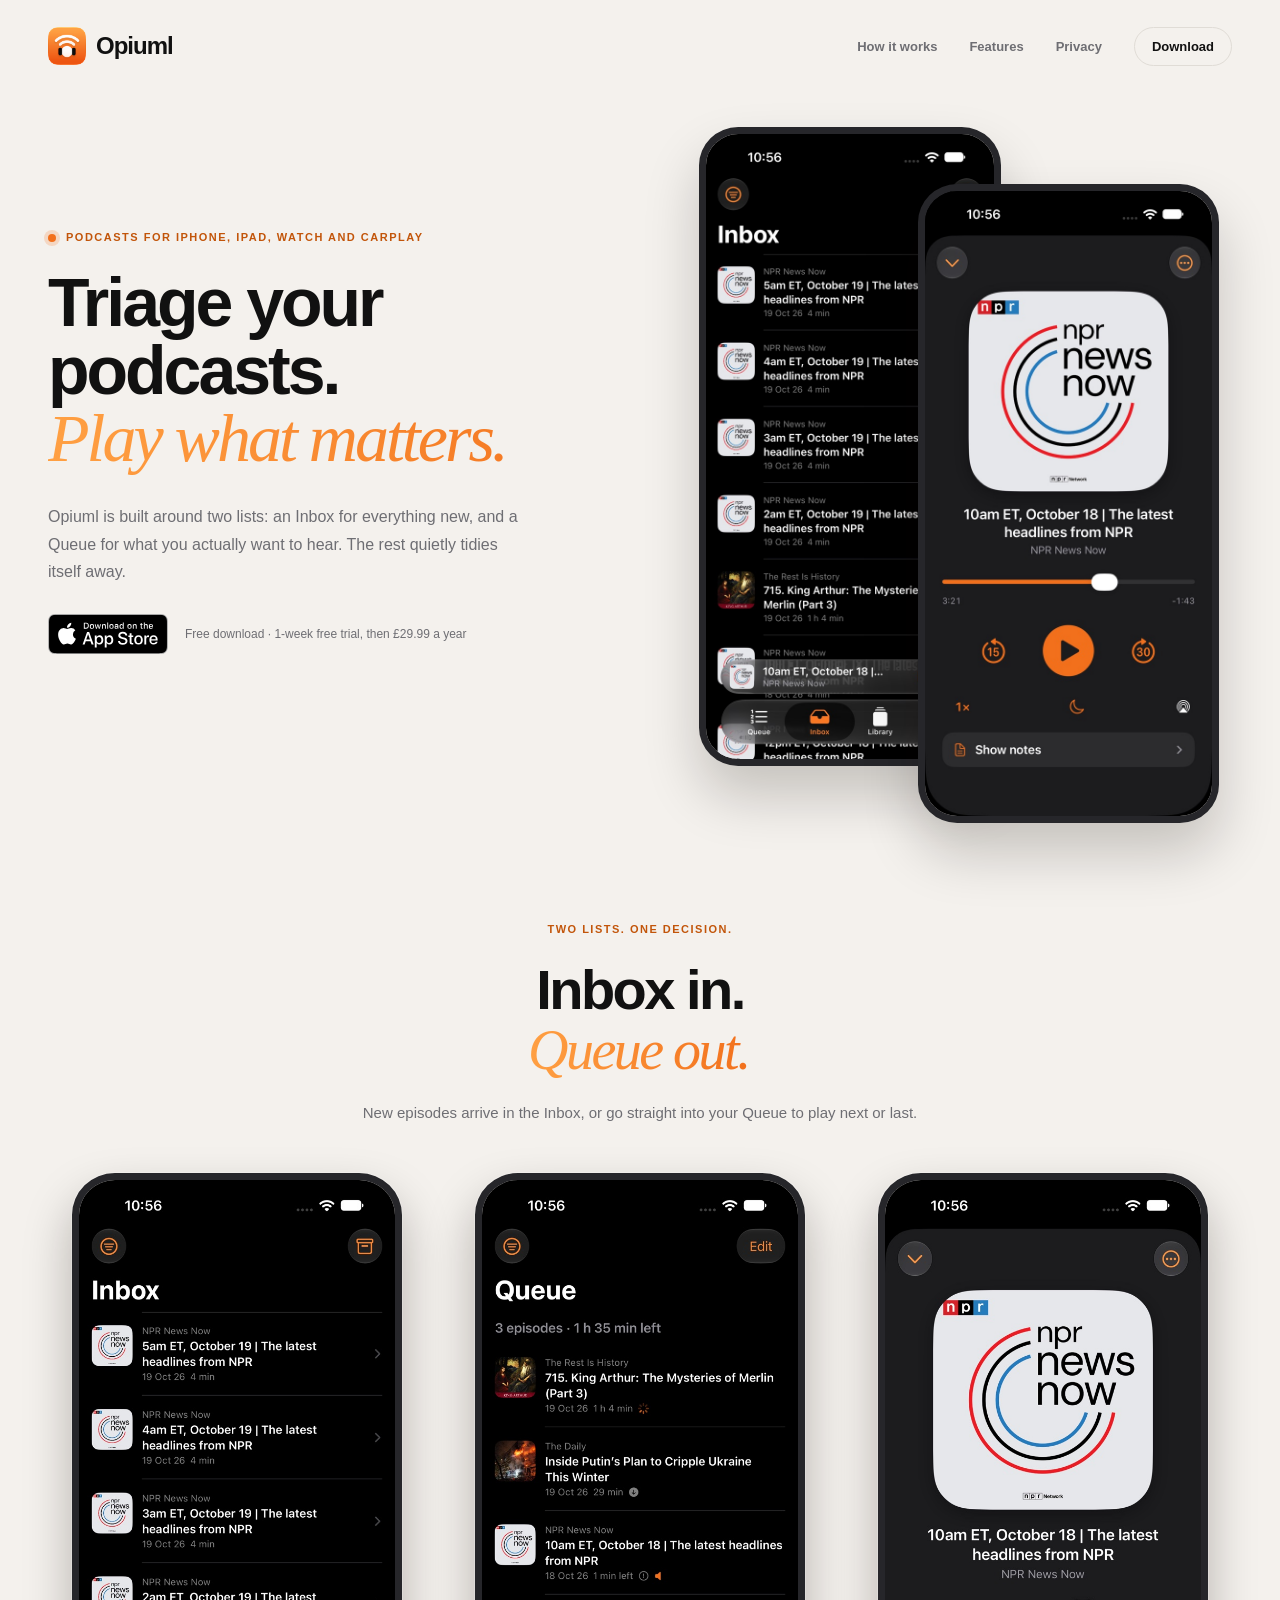
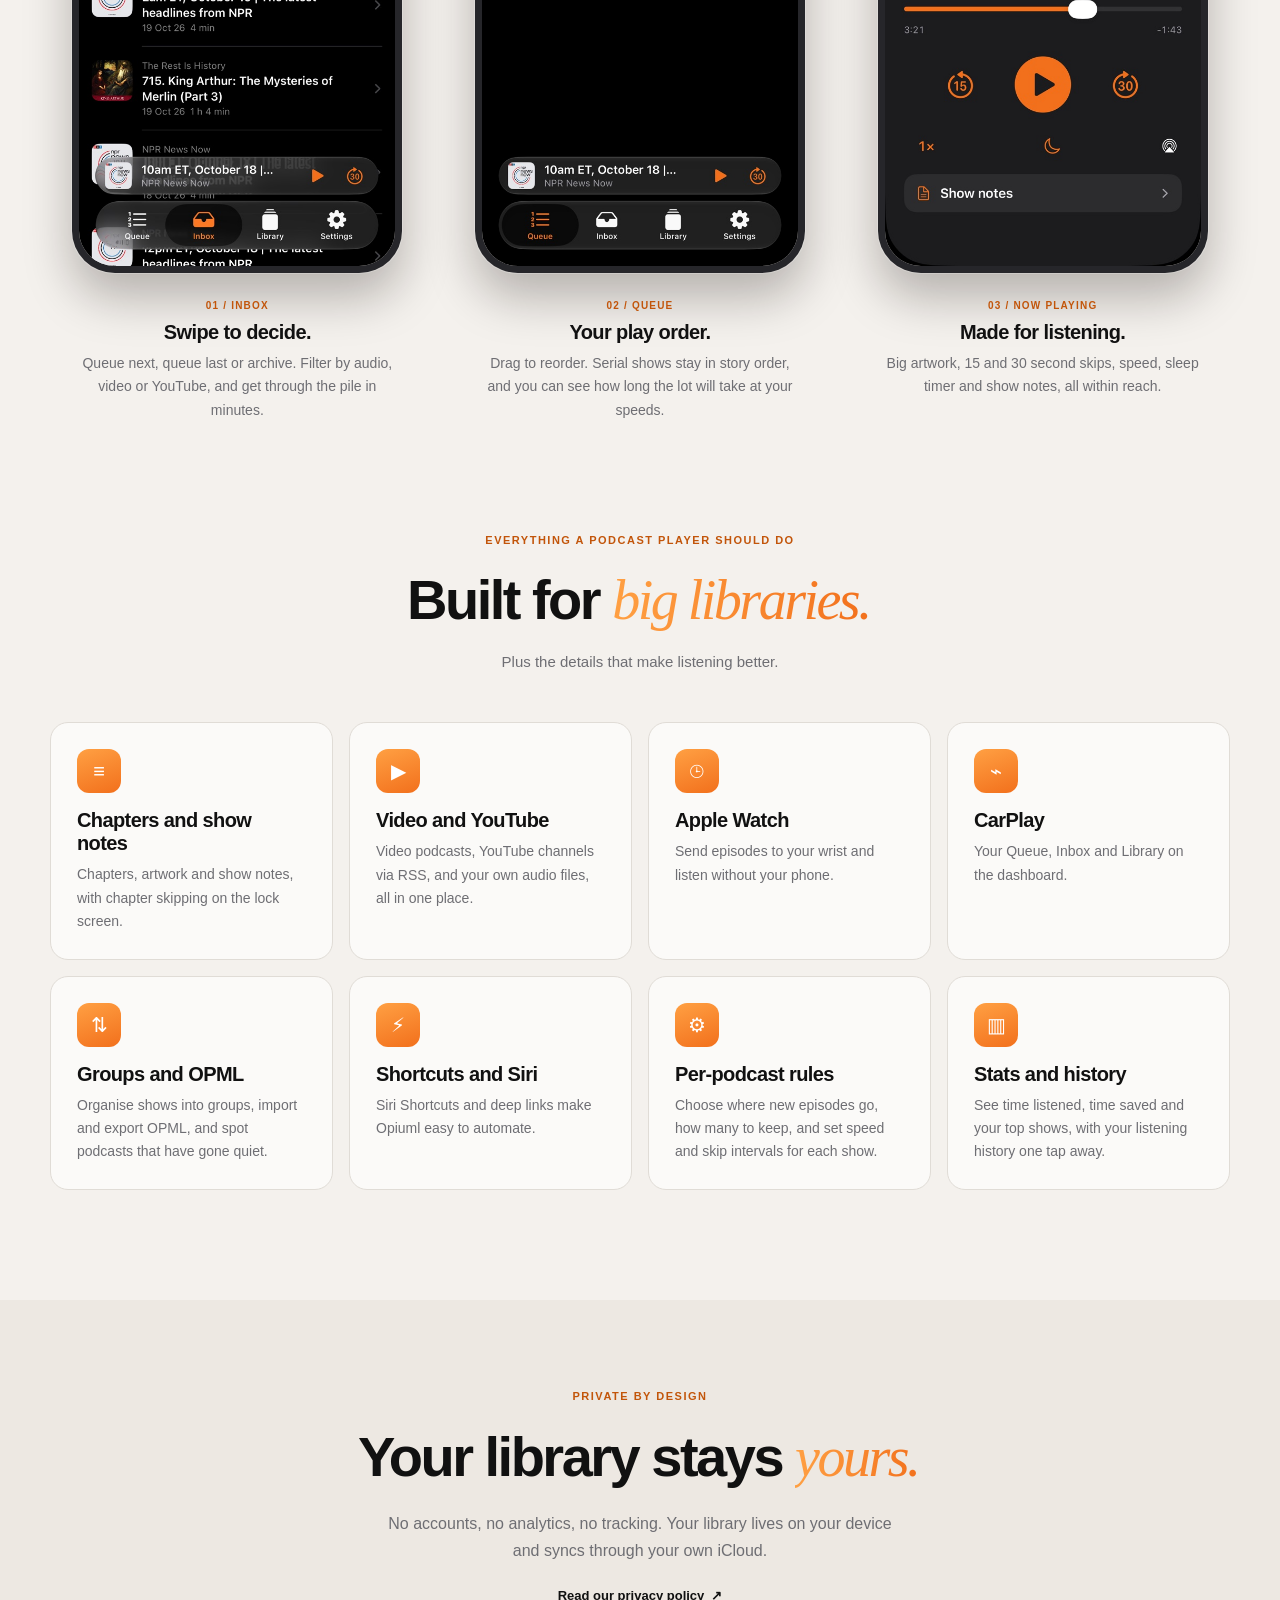
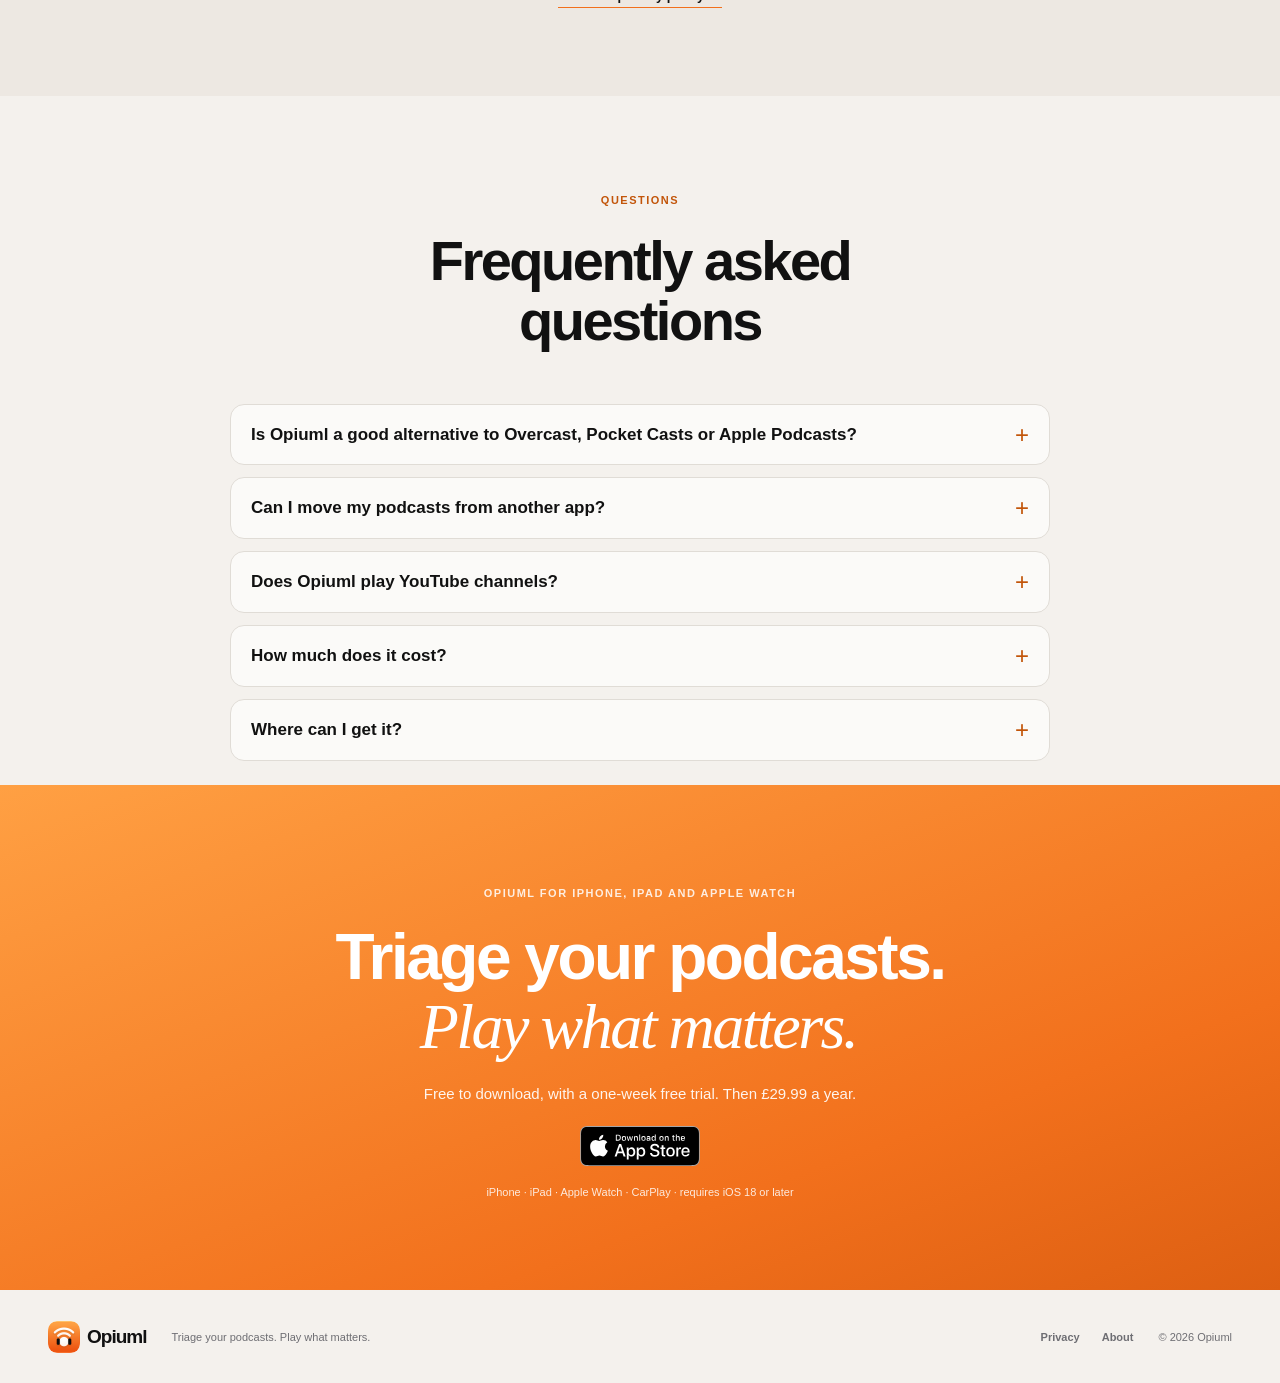
==== index.html @ e087155b "Link to the App Store now Opiuml is live Replaces the "Coming soon" placeholders with App Store link" ====
<!doctype html>
<html lang="en-GB">
  <head>
    <meta charset="utf-8">
    <meta name="viewport" content="width=device-width, initial-scale=1">
    <meta name="apple-itunes-app" content="app-id=6823693348">
    <meta name="color-scheme" content="light dark">
    <meta name="theme-color" content="#f4f1ed" media="(prefers-color-scheme: light)">
    <meta name="theme-color" content="#000000" media="(prefers-color-scheme: dark)">
    <meta name="description" content="Opiuml is a podcast player for iPhone, iPad, Apple Watch and CarPlay. Triage new episodes in an Inbox, play what matters from your Queue. Private by design.">
    <meta name="author" content="thechelsuk">
    <meta name="robots" content="index, follow, max-image-preview:large, max-snippet:-1">
    <link rel="canonical" href="https://opiuml.thechels.uk/">
    <meta property="og:type" content="website">
    <meta property="og:site_name" content="Opiuml">
    <meta property="og:locale" content="en_GB">
    <meta property="og:url" content="https://opiuml.thechels.uk/">
    <meta property="og:title" content="Opiuml: Triage your podcasts. Play what matters.">
    <meta
      property="og:description"
      content="A podcast player built around an Inbox and a Queue, with per-podcast rules, chapters, video, Apple Watch and CarPlay. No accounts, no tracking."
    >
    <meta property="og:image" content="https://opiuml.thechels.uk/images/og-image.png">
    <meta property="og:image:width" content="1200">
    <meta property="og:image:height" content="630">
    <meta
      property="og:image:alt"
      content="Opiuml showing the Inbox and Now Playing screens on an iPhone"
    >
    <meta name="twitter:card" content="summary_large_image">
    <meta name="twitter:title" content="Opiuml: Triage your podcasts. Play what matters.">
    <meta
      name="twitter:description"
      content="A podcast player built around an Inbox and a Queue. Private by design."
    >
    <meta name="twitter:image" content="https://opiuml.thechels.uk/images/og-image.png">
    <meta
      name="twitter:image:alt"
      content="Opiuml showing the Inbox and Now Playing screens on an iPhone"
    >
    <title>Opiuml: Podcast Player</title>
    <link rel="icon" href="/favicon.ico" sizes="16x16 32x32 48x48">
    <link rel="icon" href="images/opiuml-app-icon.png" type="image/png">
    <link rel="apple-touch-icon" href="images/opiuml-app-icon.png">
    <link rel="stylesheet" href="styles.css">
    <script type="application/ld+json">
      {
        "@context": "https://schema.org",
        "@graph": [
          {
            "@type": "Person",
            "@id": "https://thechels.uk/#person",
            "name": "Mat Benfield",
            "alternateName": "thechelsuk",
            "url": "https://thechels.uk/",
            "sameAs": [
              "https://links.thechels.uk/",
              "https://github.com/thechelsuk",
              "https://apps.apple.com/gb/developer/mat-benfield/id1818791310"
            ]
          },
          {
            "@type": "WebSite",
            "@id": "https://opiuml.thechels.uk/#website",
            "url": "https://opiuml.thechels.uk/",
            "name": "Opiuml",
            "inLanguage": "en-GB",
            "publisher": {
              "@id": "https://thechels.uk/#person"
            }
          },
          {
            "@type": "MobileApplication",
            "@id": "https://opiuml.thechels.uk/#app",
            "name": "Opiuml",
            "operatingSystem": "iOS 18 or later, iPadOS 18 or later, watchOS 11 or later",
            "applicationCategory": "MultimediaApplication",
            "url": "https://opiuml.thechels.uk/",
            "installUrl": "https://apps.apple.com/gb/app/opiuml-podcast-player/id6823693348",
            "sameAs": ["https://apps.apple.com/gb/app/opiuml-podcast-player/id6823693348"],
            "image": "https://opiuml.thechels.uk/images/opiuml-app-icon.png",
            "screenshot": [
              "https://opiuml.thechels.uk/images/screen-inbox.jpg",
              "https://opiuml.thechels.uk/images/screen-queue.jpg",
              "https://opiuml.thechels.uk/images/screen-player.jpg"
            ],
            "offers": {
              "@type": "Offer",
              "price": "0",
              "priceCurrency": "GBP",
              "url": "https://apps.apple.com/gb/app/opiuml-podcast-player/id6823693348",
              "description": "Free to download. Unlocked by a £29.99 a year subscription, with a one-week free trial for new subscribers."
            },
            "description": "Opiuml is a podcast player for iPhone, iPad, Apple Watch and CarPlay, built around two lists: an Inbox for every new episode and a Queue for what you actually want to hear.",
            "inLanguage": "en-GB",
            "featureList": [
              "Inbox and Queue: swipe to queue next, queue last or archive",
              "Per-podcast rules for new episodes, speed and skip intervals",
              "Chapters, artwork and show notes",
              "Video podcasts, YouTube channels via RSS and your own audio files",
              "Apple Watch and CarPlay",
              "Groups, OPML import and export",
              "Listening history and stats",
              "Siri Shortcuts and deep links"
            ],
            "author": {
              "@id": "https://thechels.uk/#person"
            },
            "publisher": {
              "@id": "https://thechels.uk/#person"
            }
          },
          {
            "@type": "FAQPage",
            "@id": "https://opiuml.thechels.uk/#faq",
            "mainEntity": [
              {
                "@type": "Question",
                "name": "Is Opiuml a good alternative to Overcast, Pocket Casts or Apple Podcasts?",
                "acceptedAnswer": {
                  "@type": "Answer",
                  "text": "If you follow lots of shows and want to decide what gets played instead of drowning in a feed, yes. The Inbox and Queue workflow makes podcast triage fast, and per-podcast rules automate the rest."
                }
              },
              {
                "@type": "Question",
                "name": "Can I move my podcasts from another app?",
                "acceptedAnswer": {
                  "@type": "Answer",
                  "text": "Yes. Export an OPML file from your current podcast player and import it into Opiuml."
                }
              },
              {
                "@type": "Question",
                "name": "Does Opiuml play YouTube channels?",
                "acceptedAnswer": {
                  "@type": "Answer",
                  "text": "Yes. Add a YouTube channel by its RSS feed and its videos appear alongside your podcasts."
                }
              },
              {
                "@type": "Question",
                "name": "How much does it cost?",
                "acceptedAnswer": {
                  "@type": "Answer",
                  "text": "Opiuml is free to download. Unlocking it is £29.99 a year, with a one-week free trial for new subscribers."
                }
              },
              {
                "@type": "Question",
                "name": "Where can I get it?",
                "acceptedAnswer": {
                  "@type": "Answer",
                  "text": "Opiuml is available now on the App Store for iPhone, iPad, Apple Watch and CarPlay."
                }
              }
            ]
          }
        ]
      }
    </script>
  </head>
  <body>
    <header class="site-header">
      <a class="brand" href="#top" aria-label="Opiuml home">
        <img src="images/opiuml-app-icon.png" alt="" width="38" height="38">
        <span>Opiuml</span>
      </a>
      <nav class="header-links" aria-label="Main navigation">
        <a href="#how-it-works">How it works</a>
        <a href="#features">Features</a>
        <a href="https://thechels.uk/app/privacy">Privacy</a>
        <a class="header-cta" href="https://apps.apple.com/gb/app/opiuml-podcast-player/id6823693348">Download</a>
      </nav>
    </header>

    <main id="top">
      <section class="hero" aria-labelledby="hero-title">
        <div class="hero-copy">
          <p class="eyebrow"><span class="eyebrow-dot"></span> Podcasts for iPhone, iPad, Watch and CarPlay</p>
          <h1 id="hero-title"><span class="hero-title-line">Triage your podcasts.</span><span class="headline-accent">Play what matters.</span></h1>
          <p class="hero-description">
            Opiuml is built around two lists: an Inbox for everything new, and a Queue for what you
            actually want to hear. The rest quietly tidies itself away.
          </p>
          <div class="hero-actions">
            <a class="app-store-button" href="https://apps.apple.com/gb/app/opiuml-podcast-player/id6823693348">
              <img src="images/app-store-badge.svg" alt="Download on the App Store" width="120" height="40">
            </a>
            <span class="hero-note">Free download · 1-week free trial, then £29.99 a year</span>
          </div>
        </div>

        <figure class="hero-art">
          <div class="hero-phones">
            <img class="shot shot-back" src="images/screen-inbox.jpg" alt="The Opiuml Inbox, with swipe actions to queue next, queue last, archive or star" width="600" height="1304">
            <img class="shot shot-front" src="images/screen-player.jpg" alt="The Opiuml Now Playing screen with chapter marks, speed and sleep timer" width="600" height="1304">
          </div>
        </figure>
      </section>

      <section class="triage section-wrap" id="how-it-works" aria-labelledby="triage-title">
        <div class="section-intro">
          <p class="eyebrow">Two lists. One decision.</p>
          <h2 id="triage-title">Inbox in.<br><span>Queue out.</span></h2>
          <p>New episodes arrive in the Inbox, or go straight into your Queue to play next or last.</p>
        </div>
        <div class="split">
          <figure class="split-card">
            <img class="shot" src="images/screen-inbox.jpg" alt="Opiuml Inbox with 14 new episodes" width="600" height="1304" loading="lazy">
            <figcaption>
              <span class="feature-number">01 / INBOX</span>
              <h3>Swipe to decide.</h3>
              <p>Queue next, queue last or archive. Filter by audio, video or YouTube, and get through the pile in minutes.</p>
            </figcaption>
          </figure>
          <figure class="split-card">
            <img class="shot" src="images/screen-queue.jpg" alt="Opiuml Queue showing seven episodes and the time left" width="600" height="1304" loading="lazy">
            <figcaption>
              <span class="feature-number">02 / QUEUE</span>
              <h3>Your play order.</h3>
              <p>Drag to reorder. Serial shows stay in story order, and you can see how long the lot will take at your speeds.</p>
            </figcaption>
          </figure>
          <figure class="split-card">
            <img class="shot" src="images/screen-player.jpg" alt="Opiuml Now Playing with speed, sleep timer and show notes" width="600" height="1304" loading="lazy">
            <figcaption>
              <span class="feature-number">03 / NOW PLAYING</span>
              <h3>Made for listening.</h3>
              <p>Big artwork, 15 and 30 second skips, speed, sleep timer and show notes, all within reach.</p>
            </figcaption>
          </figure>
        </div>
      </section>

      <section class="features section-wrap" id="features" aria-labelledby="features-title">
        <div class="section-intro">
          <p class="eyebrow">Everything a podcast player should do</p>
          <h2 id="features-title">Built for <span>big libraries.</span></h2>
          <p>Plus the details that make listening better.</p>
        </div>
        <div class="feature-grid">
          <article class="feature-card">
            <span class="feature-icon" aria-hidden="true">≡</span>
            <h3>Chapters and show notes</h3>
            <p>Chapters, artwork and show notes, with chapter skipping on the lock screen.</p>
          </article>
          <article class="feature-card">
            <span class="feature-icon" aria-hidden="true">▶</span>
            <h3>Video and YouTube</h3>
            <p>Video podcasts, YouTube channels via RSS, and your own audio files, all in one place.</p>
          </article>
          <article class="feature-card">
            <span class="feature-icon" aria-hidden="true">⌚︎</span>
            <h3>Apple Watch</h3>
            <p>Send episodes to your wrist and listen without your phone.</p>
          </article>
          <article class="feature-card">
            <span class="feature-icon" aria-hidden="true">⌁</span>
            <h3>CarPlay</h3>
            <p>Your Queue, Inbox and Library on the dashboard.</p>
          </article>
          <article class="feature-card">
            <span class="feature-icon" aria-hidden="true">⇅</span>
            <h3>Groups and OPML</h3>
            <p>Organise shows into groups, import and export OPML, and spot podcasts that have gone quiet.</p>
          </article>
          <article class="feature-card">
            <span class="feature-icon" aria-hidden="true">⚡︎</span>
            <h3>Shortcuts and Siri</h3>
            <p>Siri Shortcuts and deep links make Opiuml easy to automate.</p>
          </article>
        <article class="feature-card">
            <span class="feature-icon" aria-hidden="true">⚙︎</span>
            <h3>Per-podcast rules</h3>
            <p>Choose where new episodes go, how many to keep, and set speed and skip intervals for each show.</p>
          </article>
          <article class="feature-card">
            <span class="feature-icon" aria-hidden="true">▥</span>
            <h3>Stats and history</h3>
            <p>See time listened, time saved and your top shows, with your listening history one tap away.</p>
          </article>
        </div>
      </section>

      <section class="privacy-section" aria-labelledby="privacy-title">
        <div class="privacy-inner">
          <div class="privacy-copy">
            <p class="eyebrow">Private by design</p>
            <h2 id="privacy-title">Your library stays <span>yours.</span></h2>
            <p>No accounts, no analytics, no tracking. Your library lives on your device and syncs through your own iCloud.</p>
            <a class="text-link" href="https://thechels.uk/app/privacy">Read our privacy policy <span aria-hidden="true">↗</span></a>
          </div>
        </div>
      </section>

      <section class="faq section-wrap" id="faq" aria-labelledby="faq-title">
        <div class="section-intro">
          <p class="eyebrow">Questions</p>
          <h2 id="faq-title">Frequently asked questions</h2>
        </div>
        <div class="faq-list">
          <details class="faq-item">
            <summary>Is Opiuml a good alternative to Overcast, Pocket Casts or Apple Podcasts?</summary>
            <p>If you follow lots of shows and want to decide what gets played instead of drowning in a feed, yes. The Inbox and Queue workflow makes podcast triage fast, and per-podcast rules automate the rest.</p>
          </details>
          <details class="faq-item">
            <summary>Can I move my podcasts from another app?</summary>
            <p>Yes. Export an OPML file from your current podcast player and import it into Opiuml.</p>
          </details>
          <details class="faq-item">
            <summary>Does Opiuml play YouTube channels?</summary>
            <p>Yes. Add a YouTube channel by its RSS feed and its videos appear alongside your podcasts.</p>
          </details>
          <details class="faq-item">
            <summary>How much does it cost?</summary>
            <p>Opiuml is free to download. Unlocking it is £29.99 a year, with a one-week free trial for new subscribers.</p>
          </details>
          <details class="faq-item">
            <summary>Where can I get it?</summary>
            <p>Opiuml is <a href="https://apps.apple.com/gb/app/opiuml-podcast-player/id6823693348">available now on the App Store</a> for iPhone, iPad, Apple Watch and CarPlay.</p>
          </details>
        </div>
      </section>

      <section class="closing-cta" aria-labelledby="closing-title">
        <p class="eyebrow">Opiuml for iPhone, iPad and Apple Watch</p>
        <h2 id="closing-title">Triage your podcasts.<br><span>Play what matters.</span></h2>
        <p>Free to download, with a one-week free trial. Then £29.99 a year.</p>
        <a class="app-store-button" href="https://apps.apple.com/gb/app/opiuml-podcast-player/id6823693348">
          <img src="images/app-store-badge.svg" alt="Download on the App Store" width="120" height="40">
        </a>
        <span class="closing-footnote">iPhone · iPad · Apple Watch · CarPlay · requires iOS 18 or later</span>
      </section>
    </main>

    <footer class="site-footer">
      <a class="brand footer-brand" href="#top">
        <img src="images/opiuml-app-icon.png" alt="" width="32" height="32">
        <span>Opiuml</span>
      </a>
      <span class="footer-caption">Triage your podcasts. Play what matters.</span>
      <div class="footer-links">
        <a href="https://thechels.uk/app/privacy">Privacy</a>
        <a href="https://thechels.uk/projects/opiuml">About</a>
      </div>
      <span class="copyright">© 2026 Opiuml</span>
    </footer>
  </body>
</html>
---- styles.css ----
:root {
  color-scheme: light dark;
  --ink: #111111;
  --muted: #6e6e73;
  --paper: #f4f1ed;
  --frame: #26262a;
  --card: #fbfaf8;
  --line: #e0dcd6;
  --accent: #f2701c;
  --accent-soft: #ffa043;
  --accent-text: #c2550a;
  --band: #ede8e2;
  --serif: Georgia, "Times New Roman", serif;
  --sans: -apple-system, BlinkMacSystemFont, "SF Pro Text", "Helvetica Neue", Arial, sans-serif;
  --display: -apple-system, BlinkMacSystemFont, "SF Pro Display", "Helvetica Neue", Arial, sans-serif;
}

@media (prefers-color-scheme: dark) {
  :root {
    --ink: #f4f1ed;
    --muted: #a6a29d;
    --paper: #000000;
    --card: #1c1c1e;
    --line: #2c2c2e;
    --accent-text: #ffa043;
    --band: #111111;
  }
}

* {
  box-sizing: border-box;
}

html {
  scroll-behavior: smooth;
}

body {
  margin: 0;
  background: var(--paper);
  color: var(--ink);
  font-family: var(--sans);
  -webkit-font-smoothing: antialiased;
  overflow-x: hidden;
}

a {
  color: inherit;
  text-decoration: none;
}

h1,
h2,
h3,
p {
  margin-top: 0;
}

img {
  max-width: 100%;
}

.site-header,
.hero,
.site-footer {
  width: min(1280px, calc(100% - 96px));
  margin: 0 auto;
}

.site-header {
  height: 92px;
  display: flex;
  align-items: center;
  justify-content: space-between;
}

.brand {
  display: inline-flex;
  align-items: center;
  gap: 10px;
  font-family: var(--display);
  font-size: 24px;
  font-weight: 800;
  letter-spacing: -1px;
}

.brand img {
  display: block;
  border-radius: 9px;
}

.header-links {
  display: flex;
  align-items: center;
  gap: 32px;
  color: var(--muted);
  font-size: 13px;
  font-weight: 600;
}

.header-links a:hover,
.footer-links a:hover {
  color: var(--accent-text);
}

.header-cta {
  padding: 11px 17px;
  font-weight: 600;
  border: 1px solid var(--line);
  border-radius: 999px;
  color: var(--ink);
}

.hero {
  min-height: 680px;
  display: grid;
  grid-template-columns: 1fr 0.9fr;
  align-items: center;
  gap: 32px;
  padding: 35px 0 65px;
}

.eyebrow {
  margin: 0 0 22px;
  color: var(--accent-text);
  font-size: 11px;
  font-weight: 700;
  letter-spacing: 1.5px;
  line-height: 1.5;
  text-transform: uppercase;
}

.hero .eyebrow {
  display: flex;
  align-items: center;
  gap: 10px;
}

.eyebrow-dot {
  flex: none;
  width: 8px;
  height: 8px;
  border-radius: 50%;
  background: var(--accent);
  box-shadow: 0 0 0 4px rgba(242, 112, 28, 0.2);
}

.hero h1 {
  max-width: 640px;
  margin-bottom: 22px;
  font-family: var(--display);
  font-size: clamp(42px, 5.4vw, 68px);
  font-weight: 700;
  letter-spacing: -3px;
  line-height: 1;
}

.hero-title-line {
  display: block;
}

.headline-accent,
.section-intro h2 span,
.privacy-copy h2 span,
.closing-cta h2 span {
  background: linear-gradient(90deg, var(--accent-soft), var(--accent));
  -webkit-background-clip: text;
  background-clip: text;
  color: transparent;
  font-family: var(--serif);
  font-style: italic;
  font-weight: 400;
}

.headline-accent {
  display: block;
  letter-spacing: -3px;
}

.hero-description {
  max-width: 470px;
  margin-bottom: 29px;
  color: var(--muted);
  font-size: 16px;
  line-height: 1.7;
}

.hero-actions {
  display: flex;
  flex-wrap: wrap;
  align-items: center;
  gap: 17px;
}

.app-store-button {
  display: inline-flex;
  border-radius: 8px;
  transition: transform 0.15s ease, opacity 0.15s ease;
}

.app-store-button img {
  width: 120px;
  height: 40px;
  display: block;
}

.app-store-button:hover {
  transform: translateY(-1px);
  opacity: 0.9;
}

.app-store-button:focus-visible {
  outline: 2px solid var(--accent);
  outline-offset: 3px;
}

.hero-note {
  color: var(--muted);
  font-size: 12px;
}

.hero-art {
  margin: 0;
  display: grid;
  justify-items: center;
}

.hero-phones {
  width: min(100%, 520px);
  position: relative;
  aspect-ratio: 661 / 800;
}

.shot {
  display: block;
  width: 100%;
  height: auto;
  border: 7px solid var(--frame);
  border-radius: 13% / 6%;
  background: #000;
  box-shadow:
    0 0 0 1px rgba(255, 255, 255, 0.22),
    0 24px 48px rgba(17, 12, 6, 0.28);
}

.hero-phones .shot {
  position: absolute;
  width: 58%;
  box-shadow: 0 30px 55px rgba(17, 12, 6, 0.2);
}

.shot-back {
  top: 0;
  left: 0;
}

.shot-front {
  top: 9%;
  right: 0;
}

.section-wrap {
  width: min(1180px, calc(100% - 96px));
  margin: 0 auto;
}

.triage {
  padding: 100px 0 40px;
}

.features {
  padding: 70px 0 110px;
}

.section-intro {
  max-width: 600px;
  margin: 0 auto 52px;
  text-align: center;
}

.section-intro h2,
.privacy-copy h2,
.closing-cta h2 {
  margin-bottom: 15px;
  font-family: var(--display);
  font-size: clamp(36px, 4.7vw, 56px);
  font-weight: 700;
  letter-spacing: -2.5px;
  line-height: 1.08;
}

.section-intro > p:last-child {
  margin: 0;
  color: var(--muted);
  font-size: 15px;
}

.split {
  display: grid;
  grid-template-columns: repeat(3, 1fr);
  gap: 28px;
}

.split-two {
  max-width: 820px;
  margin: 70px auto 0;
  grid-template-columns: repeat(2, 1fr);
}

.split-card {
  margin: 0;
  display: flex;
  flex-direction: column;
  gap: 22px;
}

.split-card .shot {
  max-width: 330px;
  margin: 0 auto;
}

.split-card figcaption {
  text-align: center;
}

.feature-number {
  color: var(--accent-text);
  font-size: 10px;
  font-weight: 700;
  letter-spacing: 1.2px;
}

.split-card h3,
.feature-card h3 {
  margin: 8px 0;
  font-family: var(--display);
  font-size: 20px;
  font-weight: 700;
  letter-spacing: -0.6px;
}

.split-card p,
.feature-card p {
  max-width: 320px;
  margin: 0 auto;
  color: var(--muted);
  font-size: 14px;
  line-height: 1.65;
}

.feature-grid {
  display: grid;
  grid-template-columns: repeat(4, 1fr);
  gap: 16px;
}

.feature-card {
  padding: 26px;
  border: 1px solid var(--line);
  border-radius: 18px;
  background: var(--card);
}

.feature-card p {
  margin: 0;
}

.feature-icon {
  width: 44px;
  height: 44px;
  display: grid;
  place-items: center;
  margin-bottom: 16px;
  border-radius: 12px;
  background: linear-gradient(160deg, var(--accent-soft), var(--accent));
  color: #fff;
  font-size: 20px;
}

.privacy-section {
  padding: 88px 0;
  background: var(--band);
}

.privacy-inner {
  width: min(760px, calc(100% - 48px));
  margin: 0 auto;
  text-align: center;
}

.privacy-copy > p:not(.eyebrow) {
  max-width: 520px;
  margin: 0 auto 22px;
  color: var(--muted);
  font-size: 16px;
  line-height: 1.7;
}

.text-link {
  display: inline-flex;
  gap: 7px;
  padding-bottom: 4px;
  border-bottom: 1px solid var(--accent);
  font-size: 13px;
  font-weight: 700;
}

.closing-cta {
  padding: 100px 24px 92px;
  background: linear-gradient(160deg, #ffa043, #f2701c 70%, #dd5f12);
  color: #fff;
  text-align: center;
}

.closing-cta .eyebrow {
  color: rgba(255, 255, 255, 0.85);
}

.closing-cta h2 {
  font-size: clamp(38px, 6vw, 64px);
}

.closing-cta h2 span {
  background: none;
  color: #fff;
}

.closing-cta > p:not(.eyebrow) {
  margin-bottom: 24px;
  color: rgba(255, 255, 255, 0.92);
  font-size: 15px;
}

.closing-footnote {
  display: block;
  margin-top: 16px;
  color: rgba(255, 255, 255, 0.85);
  font-size: 11px;
}

.site-footer {
  min-height: 93px;
  display: flex;
  align-items: center;
  gap: 25px;
}

.footer-brand {
  gap: 7px;
  font-size: 19px;
}

.footer-caption,
.copyright {
  color: var(--muted);
  font-size: 11px;
}

.footer-links {
  display: flex;
  gap: 22px;
  margin-left: auto;
  color: var(--muted);
  font-size: 11px;
  font-weight: 600;
}

@media (max-width: 1000px) {
  .site-header,
  .hero,
  .site-footer,
  .section-wrap {
    width: calc(100% - 60px);
  }

  .split {
    gap: 16px;
  }

  .feature-grid {
    grid-template-columns: repeat(2, 1fr);
  }
}

@media (max-width: 720px) {
  .site-header,
  .hero,
  .site-footer,
  .section-wrap {
    width: calc(100% - 40px);
  }

  .site-header {
    height: 76px;
  }

  .brand {
    font-size: 21px;
  }

  .header-links {
    gap: 14px;
    font-size: 12px;
  }

  .header-links a {
    display: none;
  }

  .hero {
    min-height: 0;
    grid-template-columns: 1fr;
    gap: 30px;
    padding: 40px 0 50px;
  }

  .hero h1 {
    font-size: clamp(36px, 10.4vw, 46px);
    letter-spacing: -1.8px;
  }

  .headline-accent {
    letter-spacing: -1.8px;
  }

  .hero-description {
    font-size: 15px;
  }

  .triage {
    padding: 70px 0 20px;
  }

  .features {
    padding: 50px 0 80px;
  }

  .section-intro {
    margin-bottom: 34px;
  }

  .split,
  .split-two,
  .feature-grid {
    grid-template-columns: 1fr;
  }

  .split {
    gap: 48px;
  }

  .split-two {
    margin-top: 48px;
  }

  .privacy-section {
    padding: 64px 0;
  }

  .closing-cta {
    padding: 72px 20px;
  }

  .site-footer {
    min-height: 0;
    flex-wrap: wrap;
    gap: 12px 18px;
    padding: 23px 0;
  }

  .footer-caption {
    margin-left: auto;
  }

  .footer-links {
    order: 1;
    margin-left: 0;
  }

  .copyright {
    order: 2;
    margin-left: auto;
  }
}

@media (prefers-reduced-motion: reduce) {
  html {
    scroll-behavior: auto;
  }
}

.headline-accent,
.section-intro h2 span,
.privacy-copy h2 span,
.closing-cta h2 span {
  display: inline-block;
  padding: 0 0.06em 0.14em 0;
}

.headline-accent {
  display: block;
}

/* FAQ */
.faq {
  --faq-line: var(--line);
  --faq-muted: var(--muted);
  --faq-accent: var(--accent-text);
  --faq-card: var(--card);
  padding: 96px 0 24px;
}

.faq-list {
  display: grid;
  gap: 12px;
  max-width: 820px;
  margin-inline: auto;
}

.faq-item {
  border: 1px solid var(--faq-line);
  border-radius: 14px;
  background: var(--faq-card);
}

.faq-item summary {
  position: relative;
  padding: 18px 52px 18px 20px;
  font-size: 17px;
  font-weight: 700;
  line-height: 1.4;
  cursor: pointer;
  list-style: none;
}

.faq-item summary::-webkit-details-marker {
  display: none;
}

.faq-item summary::after {
  content: "+";
  position: absolute;
  top: 50%;
  right: 20px;
  transform: translateY(-50%);
  color: var(--faq-accent);
  font-size: 24px;
  font-weight: 400;
}

.faq-item[open] summary::after {
  content: "\2212";
}

.faq-item summary:focus-visible {
  outline: 2px solid var(--faq-accent);
  outline-offset: 2px;
  border-radius: 14px;
}

.faq-item p {
  margin: 0;
  padding: 0 20px 18px;
  color: var(--faq-muted);
  line-height: 1.6;
}
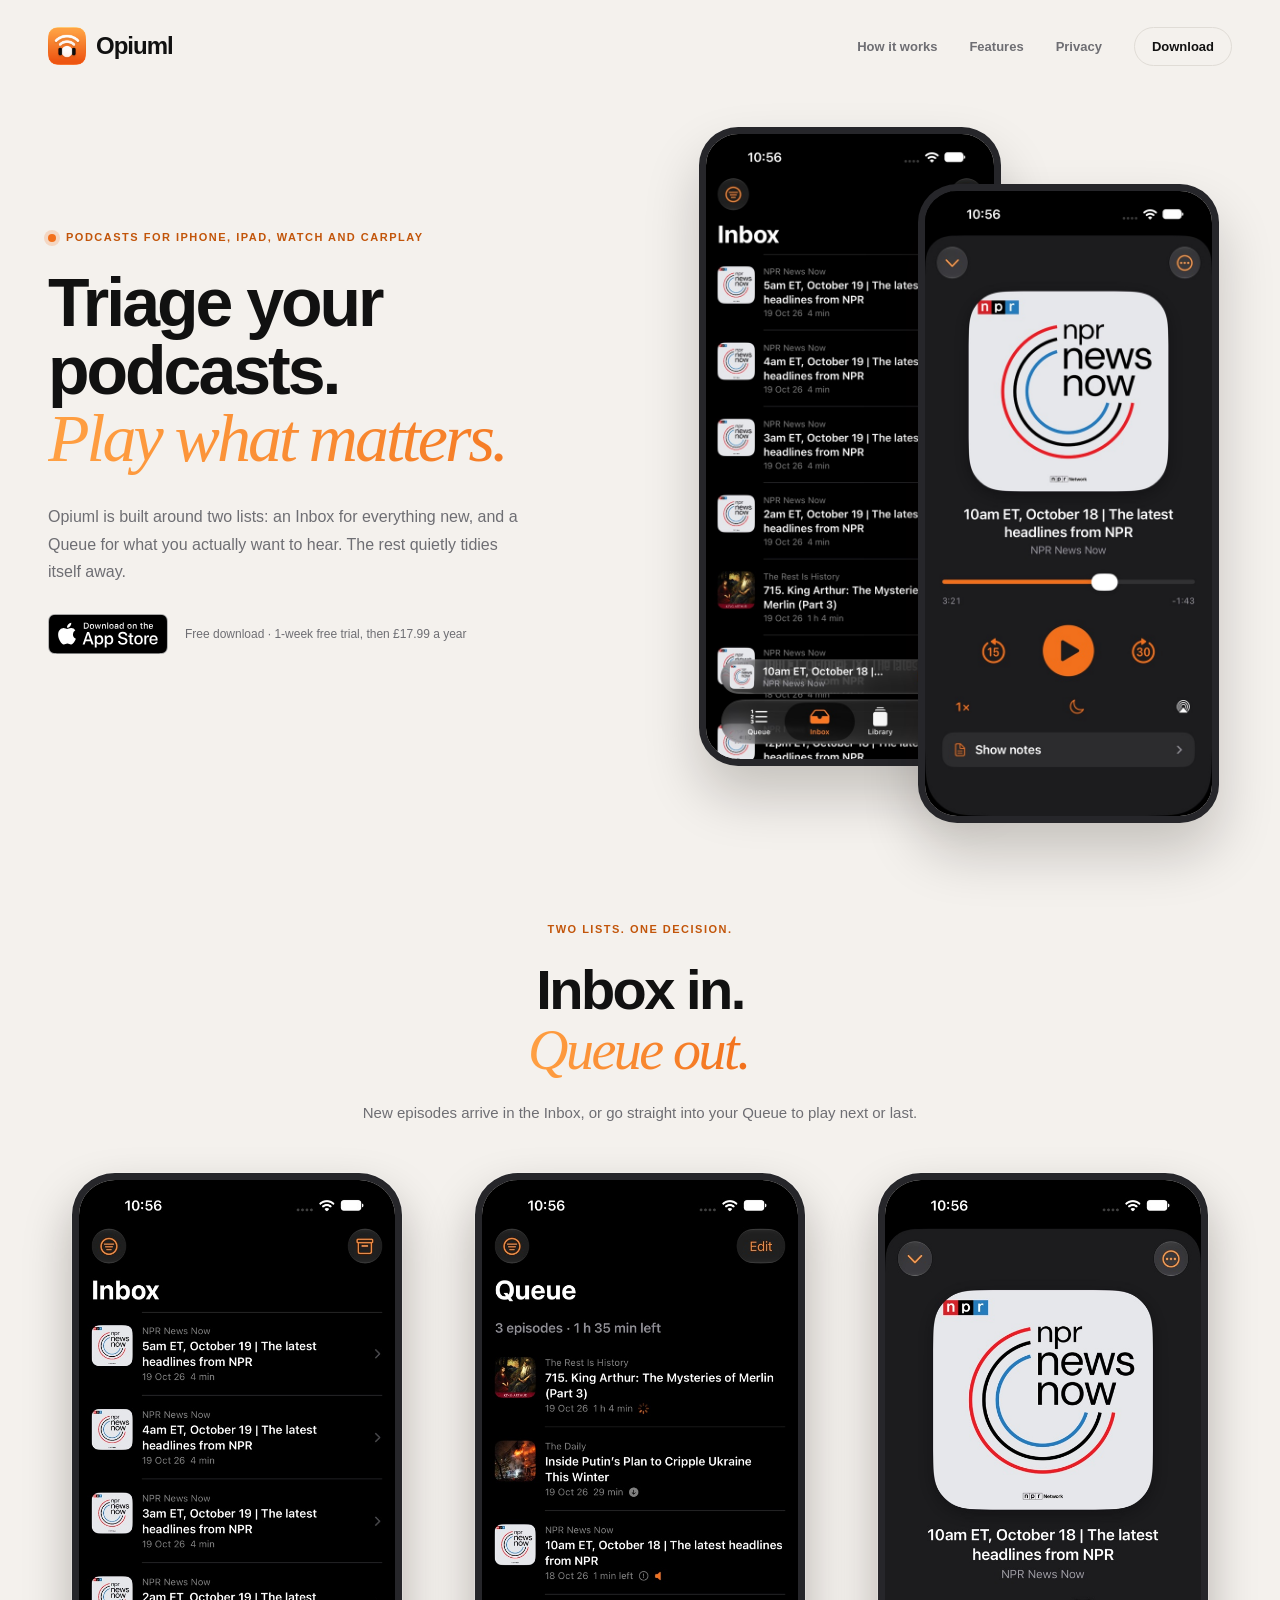
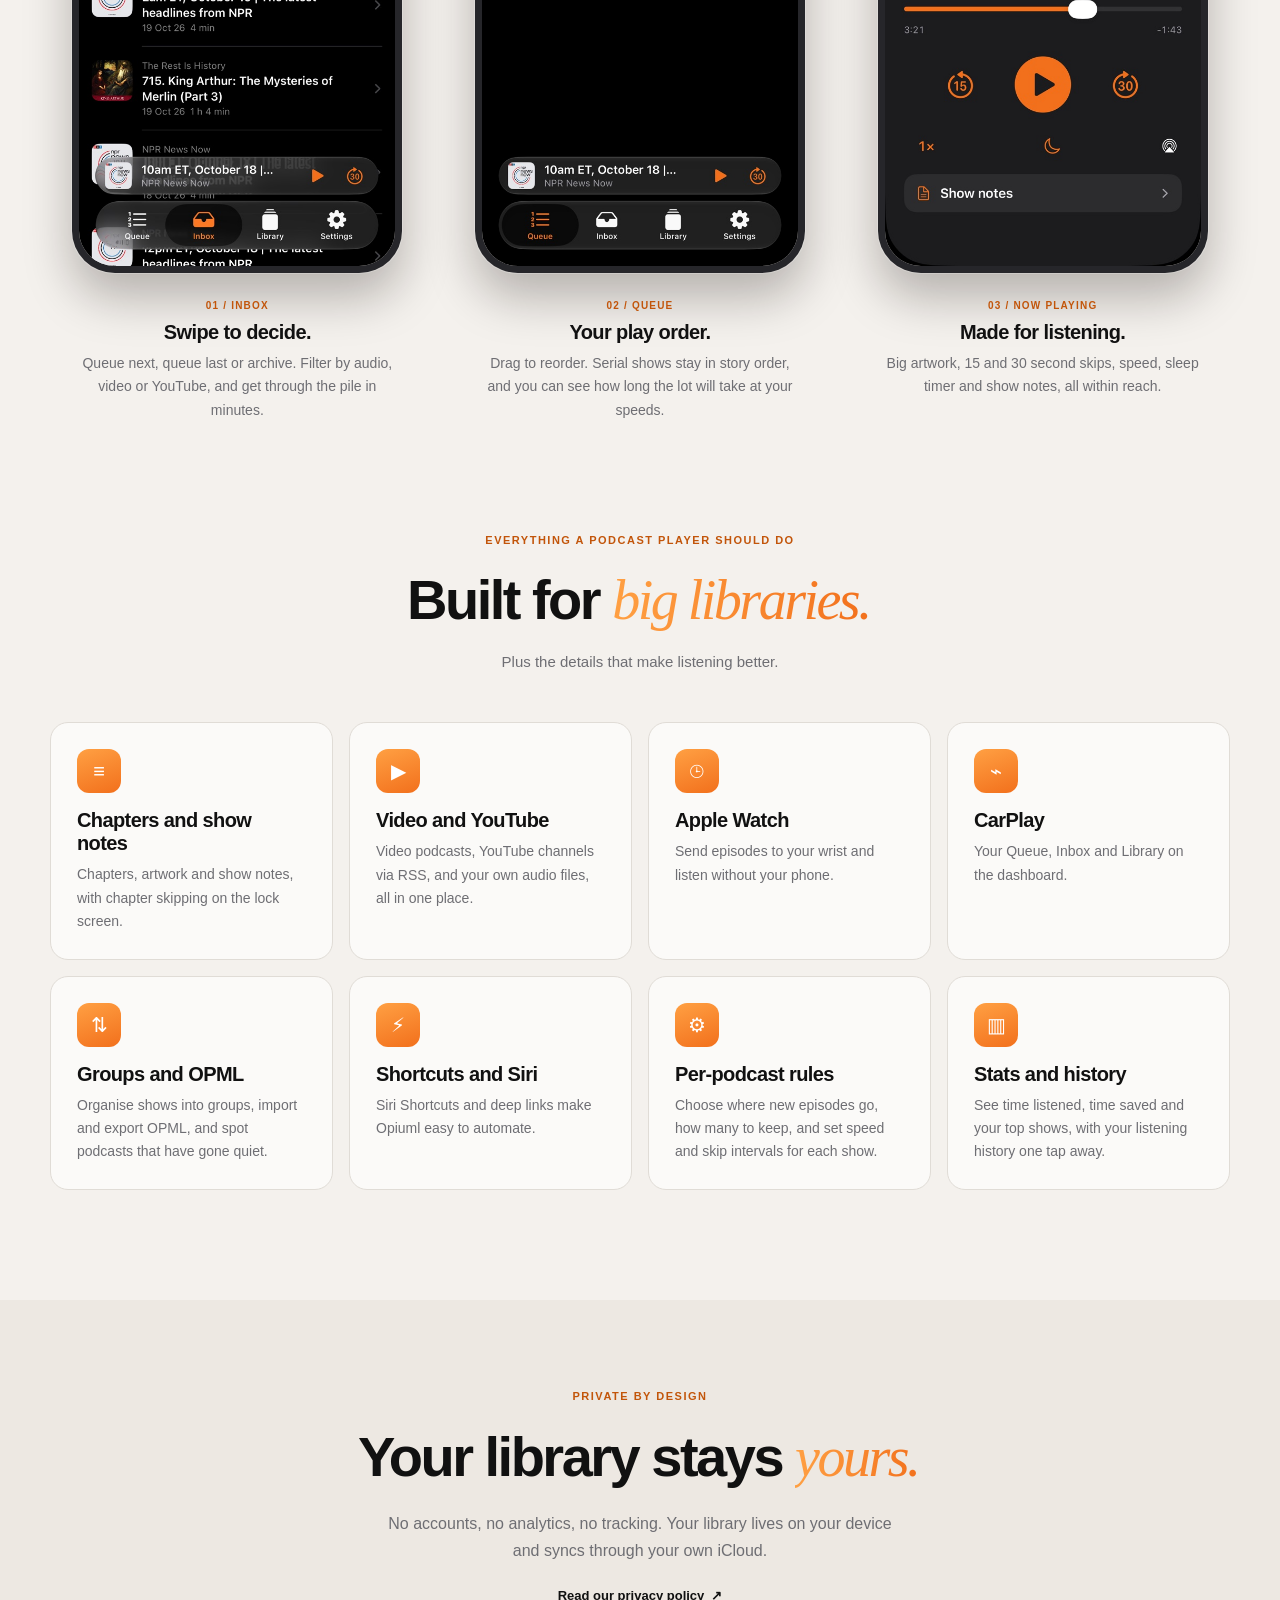
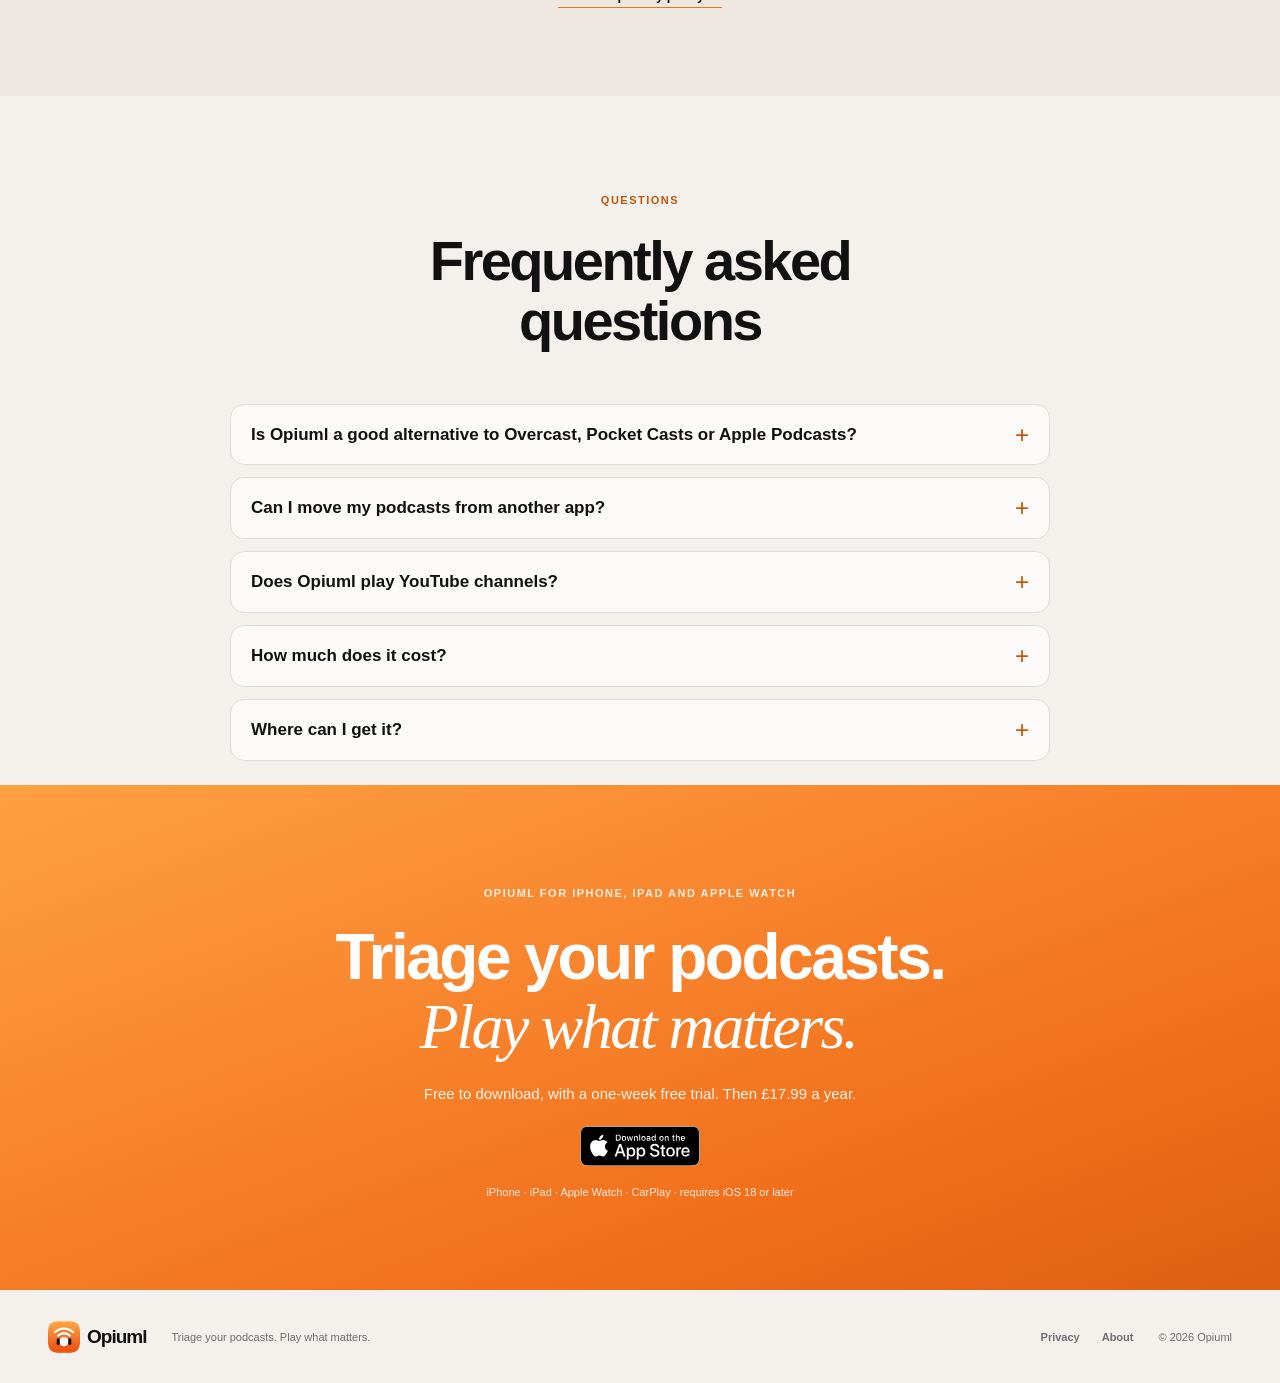
==== commit a2a64de6: "price changes Co-Authored-By: Claude Opus 5.5 <noreply@anthropic.com>" ====
--- a/index.html
+++ b/index.html
@@ -1,5 +1,6 @@
 <!doctype html>
 <html lang="en-GB">
+
   <head>
     <meta charset="utf-8">
     <meta name="viewport" content="width=device-width, initial-scale=1">
@@ -7,7 +8,8 @@
     <meta name="color-scheme" content="light dark">
     <meta name="theme-color" content="#f4f1ed" media="(prefers-color-scheme: light)">
     <meta name="theme-color" content="#000000" media="(prefers-color-scheme: dark)">
-    <meta name="description" content="Opiuml is a podcast player for iPhone, iPad, Apple Watch and CarPlay. Triage new episodes in an Inbox, play what matters from your Queue. Private by design.">
+    <meta name="description"
+      content="Opiuml is a podcast player for iPhone, iPad, Apple Watch and CarPlay. Triage new episodes in an Inbox, play what matters from your Queue. Private by design.">
     <meta name="author" content="thechelsuk">
     <meta name="robots" content="index, follow, max-image-preview:large, max-snippet:-1">
     <link rel="canonical" href="https://opiuml.thechels.uk/">
@@ -16,33 +18,23 @@
     <meta property="og:locale" content="en_GB">
     <meta property="og:url" content="https://opiuml.thechels.uk/">
     <meta property="og:title" content="Opiuml: Triage your podcasts. Play what matters.">
-    <meta
-      property="og:description"
-      content="A podcast player built around an Inbox and a Queue, with per-podcast rules, chapters, video, Apple Watch and CarPlay. No accounts, no tracking."
-    >
+    <meta property="og:description"
+      content="A podcast player built around an Inbox and a Queue, with per-podcast rules, chapters, video, Apple Watch and CarPlay. No accounts, no tracking.">
     <meta property="og:image" content="https://opiuml.thechels.uk/images/og-image.png">
     <meta property="og:image:width" content="1200">
     <meta property="og:image:height" content="630">
-    <meta
-      property="og:image:alt"
-      content="Opiuml showing the Inbox and Now Playing screens on an iPhone"
-    >
+    <meta property="og:image:alt" content="Opiuml showing the Inbox and Now Playing screens on an iPhone">
     <meta name="twitter:card" content="summary_large_image">
     <meta name="twitter:title" content="Opiuml: Triage your podcasts. Play what matters.">
-    <meta
-      name="twitter:description"
-      content="A podcast player built around an Inbox and a Queue. Private by design."
-    >
+    <meta name="twitter:description" content="A podcast player built around an Inbox and a Queue. Private by design.">
     <meta name="twitter:image" content="https://opiuml.thechels.uk/images/og-image.png">
-    <meta
-      name="twitter:image:alt"
-      content="Opiuml showing the Inbox and Now Playing screens on an iPhone"
-    >
+    <meta name="twitter:image:alt" content="Opiuml showing the Inbox and Now Playing screens on an iPhone">
     <title>Opiuml: Podcast Player</title>
     <link rel="icon" href="/favicon.ico" sizes="16x16 32x32 48x48">
     <link rel="icon" href="images/opiuml-app-icon.png" type="image/png">
     <link rel="apple-touch-icon" href="images/opiuml-app-icon.png">
     <link rel="stylesheet" href="styles.css">
+    <script src="https://analytics.ahrefs.com/analytics.js" data-key="i9FSFAekQuon/3aaoIMCZg" async></script>
     <script type="application/ld+json">
       {
         "@context": "https://schema.org",
@@ -89,7 +81,7 @@
               "price": "0",
               "priceCurrency": "GBP",
               "url": "https://apps.apple.com/gb/app/opiuml-podcast-player/id6823693348",
-              "description": "Free to download. Unlocked by a £29.99 a year subscription, with a one-week free trial for new subscribers."
+              "description": "Free to download. Unlocked by a £17.99 a year subscription, with a one-week free trial for new subscribers."
             },
             "description": "Opiuml is a podcast player for iPhone, iPad, Apple Watch and CarPlay, built around two lists: an Inbox for every new episode and a Queue for what you actually want to hear.",
             "inLanguage": "en-GB",
@@ -143,7 +135,7 @@
                 "name": "How much does it cost?",
                 "acceptedAnswer": {
                   "@type": "Answer",
-                  "text": "Opiuml is free to download. Unlocking it is £29.99 a year, with a one-week free trial for new subscribers."
+                  "text": "Opiuml is free to download. Unlocking it is £17.99 a year, with a one-week free trial for new subscribers."
                 }
               },
               {
@@ -160,6 +152,7 @@
       }
     </script>
   </head>
+
   <body>
     <header class="site-header">
       <a class="brand" href="#top" aria-label="Opiuml home">
@@ -178,7 +171,8 @@
       <section class="hero" aria-labelledby="hero-title">
         <div class="hero-copy">
           <p class="eyebrow"><span class="eyebrow-dot"></span> Podcasts for iPhone, iPad, Watch and CarPlay</p>
-          <h1 id="hero-title"><span class="hero-title-line">Triage your podcasts.</span><span class="headline-accent">Play what matters.</span></h1>
+          <h1 id="hero-title"><span class="hero-title-line">Triage your podcasts.</span><span
+              class="headline-accent">Play what matters.</span></h1>
           <p class="hero-description">
             Opiuml is built around two lists: an Inbox for everything new, and a Queue for what you
             actually want to hear. The rest quietly tidies itself away.
@@ -187,14 +181,17 @@
             <a class="app-store-button" href="https://apps.apple.com/gb/app/opiuml-podcast-player/id6823693348">
               <img src="images/app-store-badge.svg" alt="Download on the App Store" width="120" height="40">
             </a>
-            <span class="hero-note">Free download · 1-week free trial, then £29.99 a year</span>
+            <span class="hero-note">Free download · 1-week free trial, then £17.99 a year</span>
           </div>
         </div>
 
         <figure class="hero-art">
           <div class="hero-phones">
-            <img class="shot shot-back" src="images/screen-inbox.jpg" alt="The Opiuml Inbox, with swipe actions to queue next, queue last, archive or star" width="600" height="1304">
-            <img class="shot shot-front" src="images/screen-player.jpg" alt="The Opiuml Now Playing screen with chapter marks, speed and sleep timer" width="600" height="1304">
+            <img class="shot shot-back" src="images/screen-inbox.jpg"
+              alt="The Opiuml Inbox, with swipe actions to queue next, queue last, archive or star" width="600"
+              height="1304">
+            <img class="shot shot-front" src="images/screen-player.jpg"
+              alt="The Opiuml Now Playing screen with chapter marks, speed and sleep timer" width="600" height="1304">
           </div>
         </figure>
       </section>
@@ -207,23 +204,28 @@
         </div>
         <div class="split">
           <figure class="split-card">
-            <img class="shot" src="images/screen-inbox.jpg" alt="Opiuml Inbox with 14 new episodes" width="600" height="1304" loading="lazy">
+            <img class="shot" src="images/screen-inbox.jpg" alt="Opiuml Inbox with 14 new episodes" width="600"
+              height="1304" loading="lazy">
             <figcaption>
               <span class="feature-number">01 / INBOX</span>
               <h3>Swipe to decide.</h3>
-              <p>Queue next, queue last or archive. Filter by audio, video or YouTube, and get through the pile in minutes.</p>
+              <p>Queue next, queue last or archive. Filter by audio, video or YouTube, and get through the pile in
+                minutes.</p>
             </figcaption>
           </figure>
           <figure class="split-card">
-            <img class="shot" src="images/screen-queue.jpg" alt="Opiuml Queue showing seven episodes and the time left" width="600" height="1304" loading="lazy">
+            <img class="shot" src="images/screen-queue.jpg" alt="Opiuml Queue showing seven episodes and the time left"
+              width="600" height="1304" loading="lazy">
             <figcaption>
               <span class="feature-number">02 / QUEUE</span>
               <h3>Your play order.</h3>
-              <p>Drag to reorder. Serial shows stay in story order, and you can see how long the lot will take at your speeds.</p>
+              <p>Drag to reorder. Serial shows stay in story order, and you can see how long the lot will take at your
+                speeds.</p>
             </figcaption>
           </figure>
           <figure class="split-card">
-            <img class="shot" src="images/screen-player.jpg" alt="Opiuml Now Playing with speed, sleep timer and show notes" width="600" height="1304" loading="lazy">
+            <img class="shot" src="images/screen-player.jpg"
+              alt="Opiuml Now Playing with speed, sleep timer and show notes" width="600" height="1304" loading="lazy">
             <figcaption>
               <span class="feature-number">03 / NOW PLAYING</span>
               <h3>Made for listening.</h3>
@@ -270,7 +272,7 @@
             <h3>Shortcuts and Siri</h3>
             <p>Siri Shortcuts and deep links make Opiuml easy to automate.</p>
           </article>
-        <article class="feature-card">
+          <article class="feature-card">
             <span class="feature-icon" aria-hidden="true">⚙︎</span>
             <h3>Per-podcast rules</h3>
             <p>Choose where new episodes go, how many to keep, and set speed and skip intervals for each show.</p>
@@ -288,8 +290,10 @@
           <div class="privacy-copy">
             <p class="eyebrow">Private by design</p>
             <h2 id="privacy-title">Your library stays <span>yours.</span></h2>
-            <p>No accounts, no analytics, no tracking. Your library lives on your device and syncs through your own iCloud.</p>
-            <a class="text-link" href="https://thechels.uk/app/privacy">Read our privacy policy <span aria-hidden="true">↗</span></a>
+            <p>No accounts, no analytics, no tracking. Your library lives on your device and syncs through your own
+              iCloud.</p>
+            <a class="text-link" href="https://thechels.uk/app/privacy">Read our privacy policy <span
+                aria-hidden="true">↗</span></a>
           </div>
         </div>
       </section>
@@ -302,7 +306,8 @@
         <div class="faq-list">
           <details class="faq-item">
             <summary>Is Opiuml a good alternative to Overcast, Pocket Casts or Apple Podcasts?</summary>
-            <p>If you follow lots of shows and want to decide what gets played instead of drowning in a feed, yes. The Inbox and Queue workflow makes podcast triage fast, and per-podcast rules automate the rest.</p>
+            <p>If you follow lots of shows and want to decide what gets played instead of drowning in a feed, yes. The
+              Inbox and Queue workflow makes podcast triage fast, and per-podcast rules automate the rest.</p>
           </details>
           <details class="faq-item">
             <summary>Can I move my podcasts from another app?</summary>
@@ -314,11 +319,13 @@
           </details>
           <details class="faq-item">
             <summary>How much does it cost?</summary>
-            <p>Opiuml is free to download. Unlocking it is £29.99 a year, with a one-week free trial for new subscribers.</p>
+            <p>Opiuml is free to download. Unlocking it is £17.99 a year, with a one-week free trial for new
+              subscribers.</p>
           </details>
           <details class="faq-item">
             <summary>Where can I get it?</summary>
-            <p>Opiuml is <a href="https://apps.apple.com/gb/app/opiuml-podcast-player/id6823693348">available now on the App Store</a> for iPhone, iPad, Apple Watch and CarPlay.</p>
+            <p>Opiuml is <a href="https://apps.apple.com/gb/app/opiuml-podcast-player/id6823693348">available now on the
+                App Store</a> for iPhone, iPad, Apple Watch and CarPlay.</p>
           </details>
         </div>
       </section>
@@ -326,7 +333,7 @@
       <section class="closing-cta" aria-labelledby="closing-title">
         <p class="eyebrow">Opiuml for iPhone, iPad and Apple Watch</p>
         <h2 id="closing-title">Triage your podcasts.<br><span>Play what matters.</span></h2>
-        <p>Free to download, with a one-week free trial. Then £29.99 a year.</p>
+        <p>Free to download, with a one-week free trial. Then £17.99 a year.</p>
         <a class="app-store-button" href="https://apps.apple.com/gb/app/opiuml-podcast-player/id6823693348">
           <img src="images/app-store-badge.svg" alt="Download on the App Store" width="120" height="40">
         </a>
@@ -347,4 +354,5 @@
       <span class="copyright">© 2026 Opiuml</span>
     </footer>
   </body>
-</html>
+
+</html>
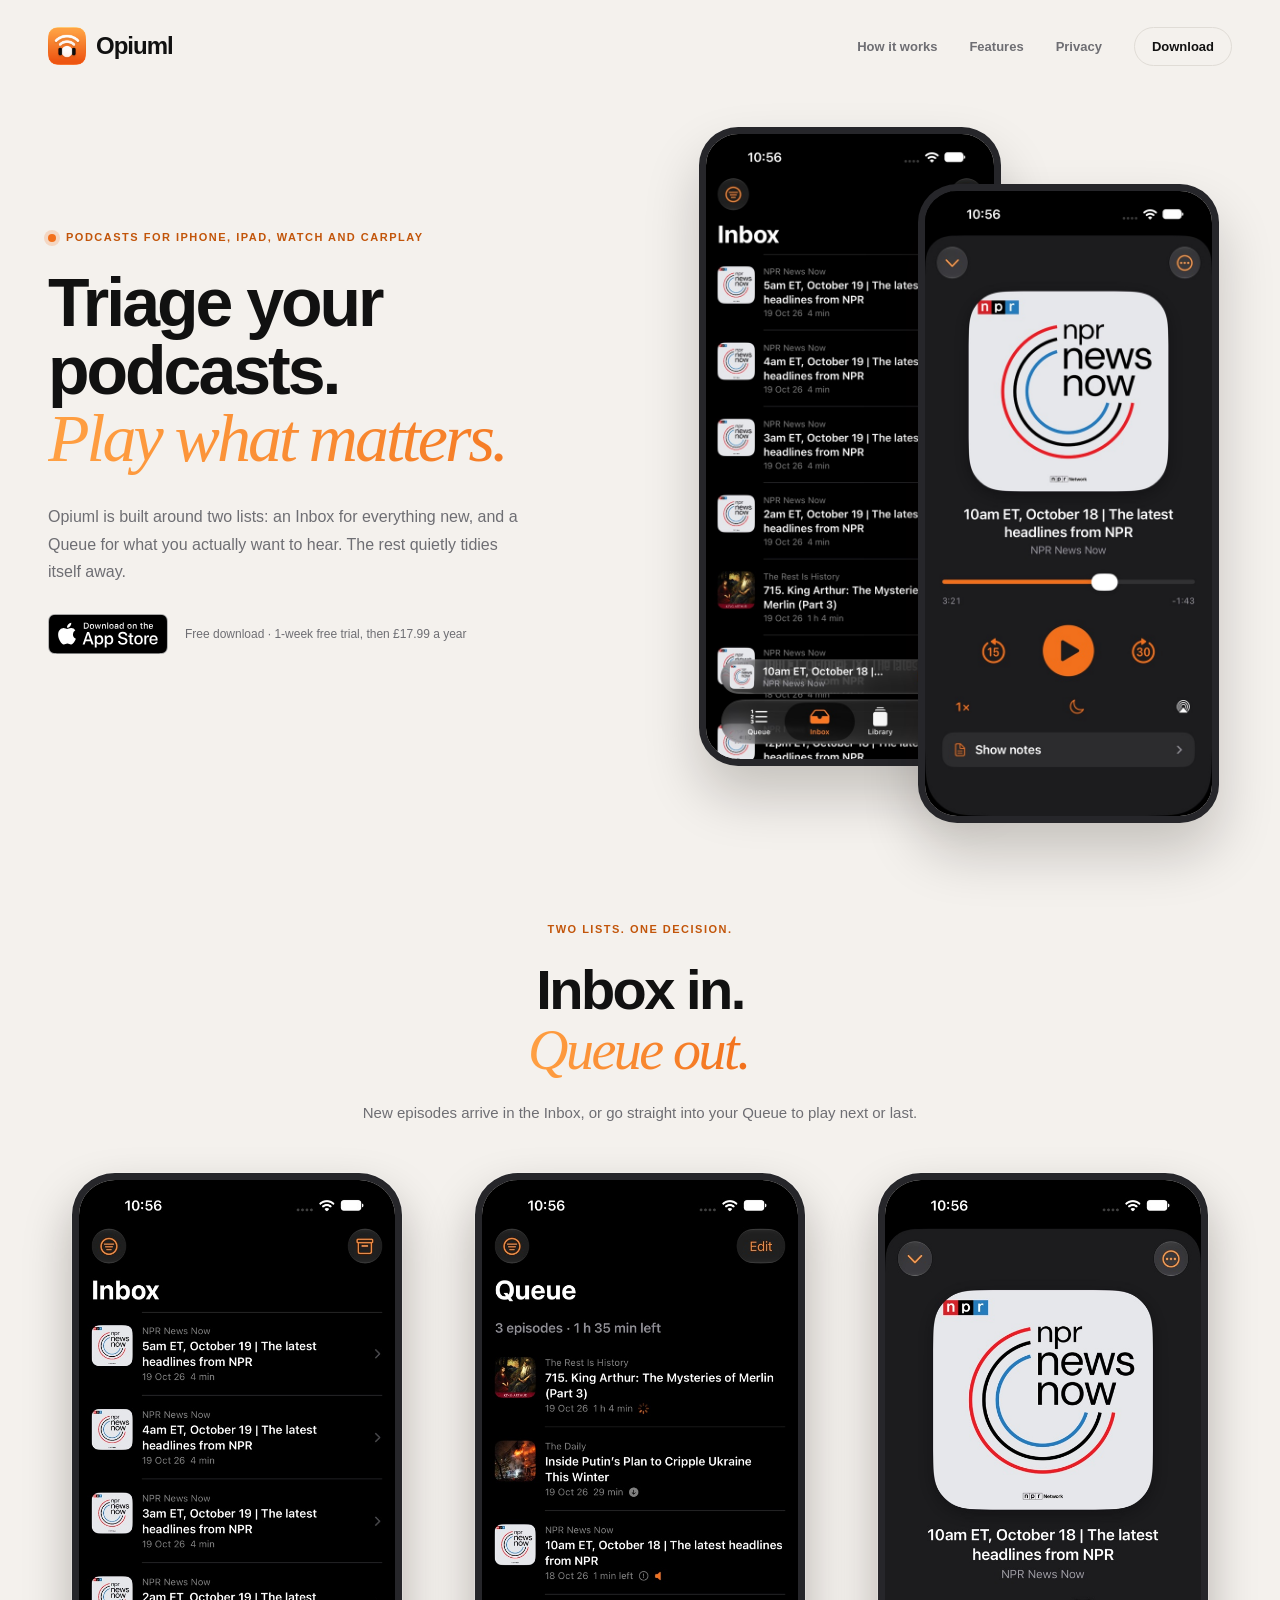
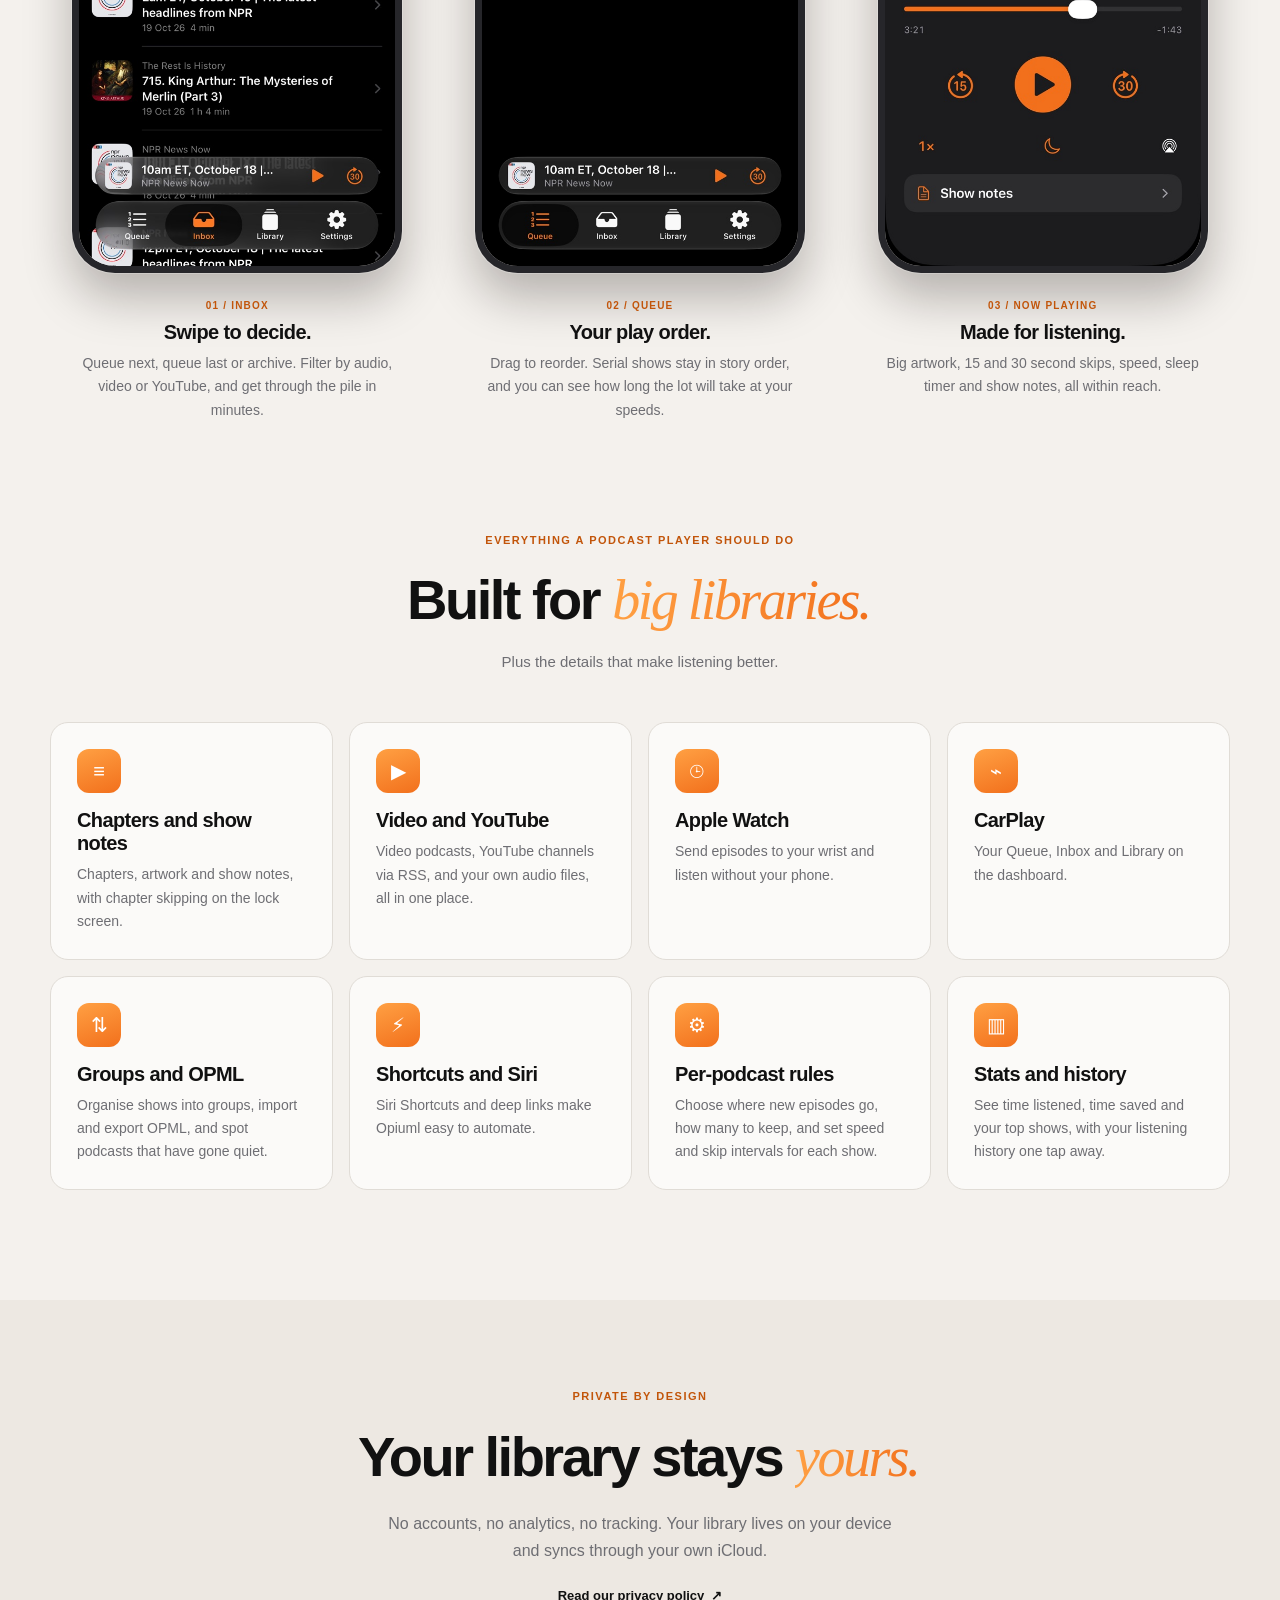
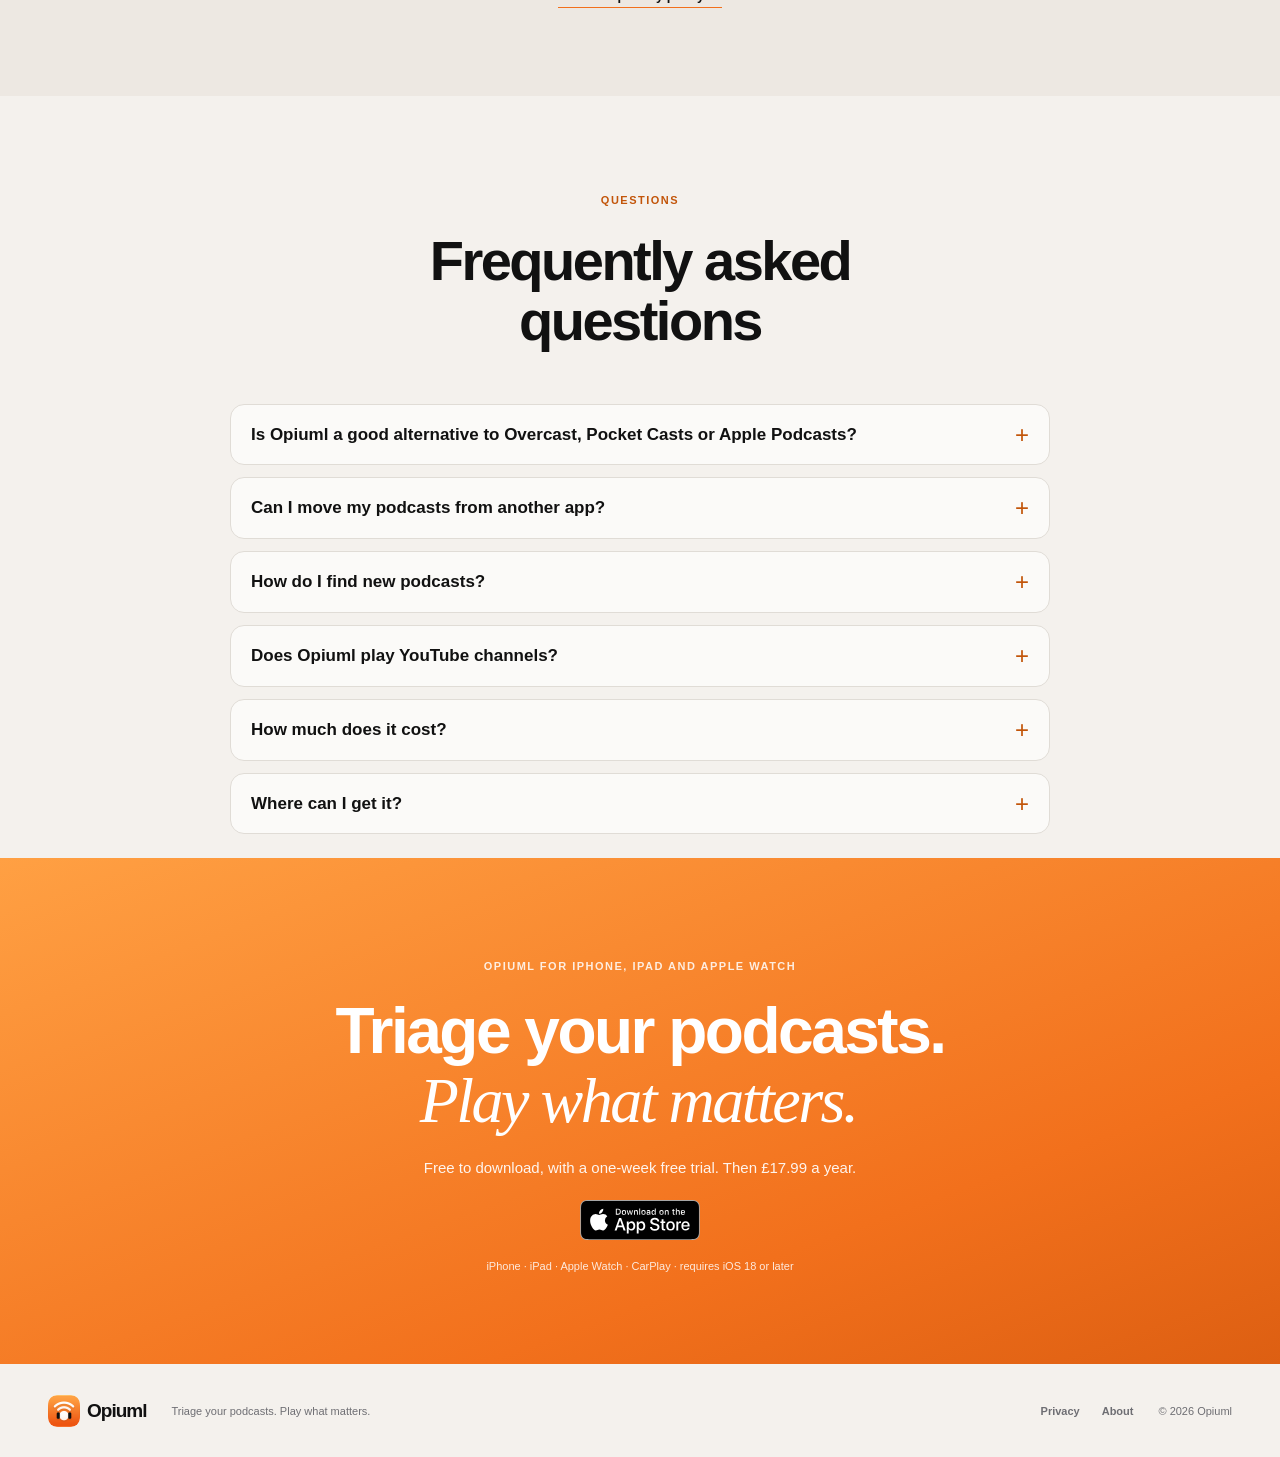
==== commit 765d9fba: "Add finding new podcasts to the FAQ and feature list" ====
--- a/index.html
+++ b/index.html
@@ -92,6 +92,7 @@
               "Video podcasts, YouTube channels via RSS and your own audio files",
               "Apple Watch and CarPlay",
               "Groups, OPML import and export",
+              "Search, Apple's top charts by category, and a look at each show before you subscribe",
               "Listening history and stats",
               "Siri Shortcuts and deep links"
             ],
@@ -124,6 +125,14 @@
               },
               {
                 "@type": "Question",
+                "name": "How do I find new podcasts?",
+                "acceptedAnswer": {
+                  "@type": "Answer",
+                  "text": "Search for any show, or browse Apple's top podcast charts for your country by category. Tap a show to see its description and recent episodes before you subscribe. No account needed."
+                }
+              },
+              {
+                "@type": "Question",
                 "name": "Does Opiuml play YouTube channels?",
                 "acceptedAnswer": {
                   "@type": "Answer",
@@ -151,6 +160,7 @@
         ]
       }
     </script>
+    <link rel="webmention" href="https://webmention.io/thechels.uk/webmention" />
   </head>
 
   <body>
@@ -314,6 +324,11 @@
             <p>Yes. Export an OPML file from your current podcast player and import it into Opiuml.</p>
           </details>
           <details class="faq-item">
+            <summary>How do I find new podcasts?</summary>
+            <p>Search for any show, or browse Apple's top podcast charts for your country by category. Tap a show to see
+              its description and recent episodes before you subscribe. No account needed.</p>
+          </details>
+          <details class="faq-item">
             <summary>Does Opiuml play YouTube channels?</summary>
             <p>Yes. Add a YouTube channel by its RSS feed and its videos appear alongside your podcasts.</p>
           </details>
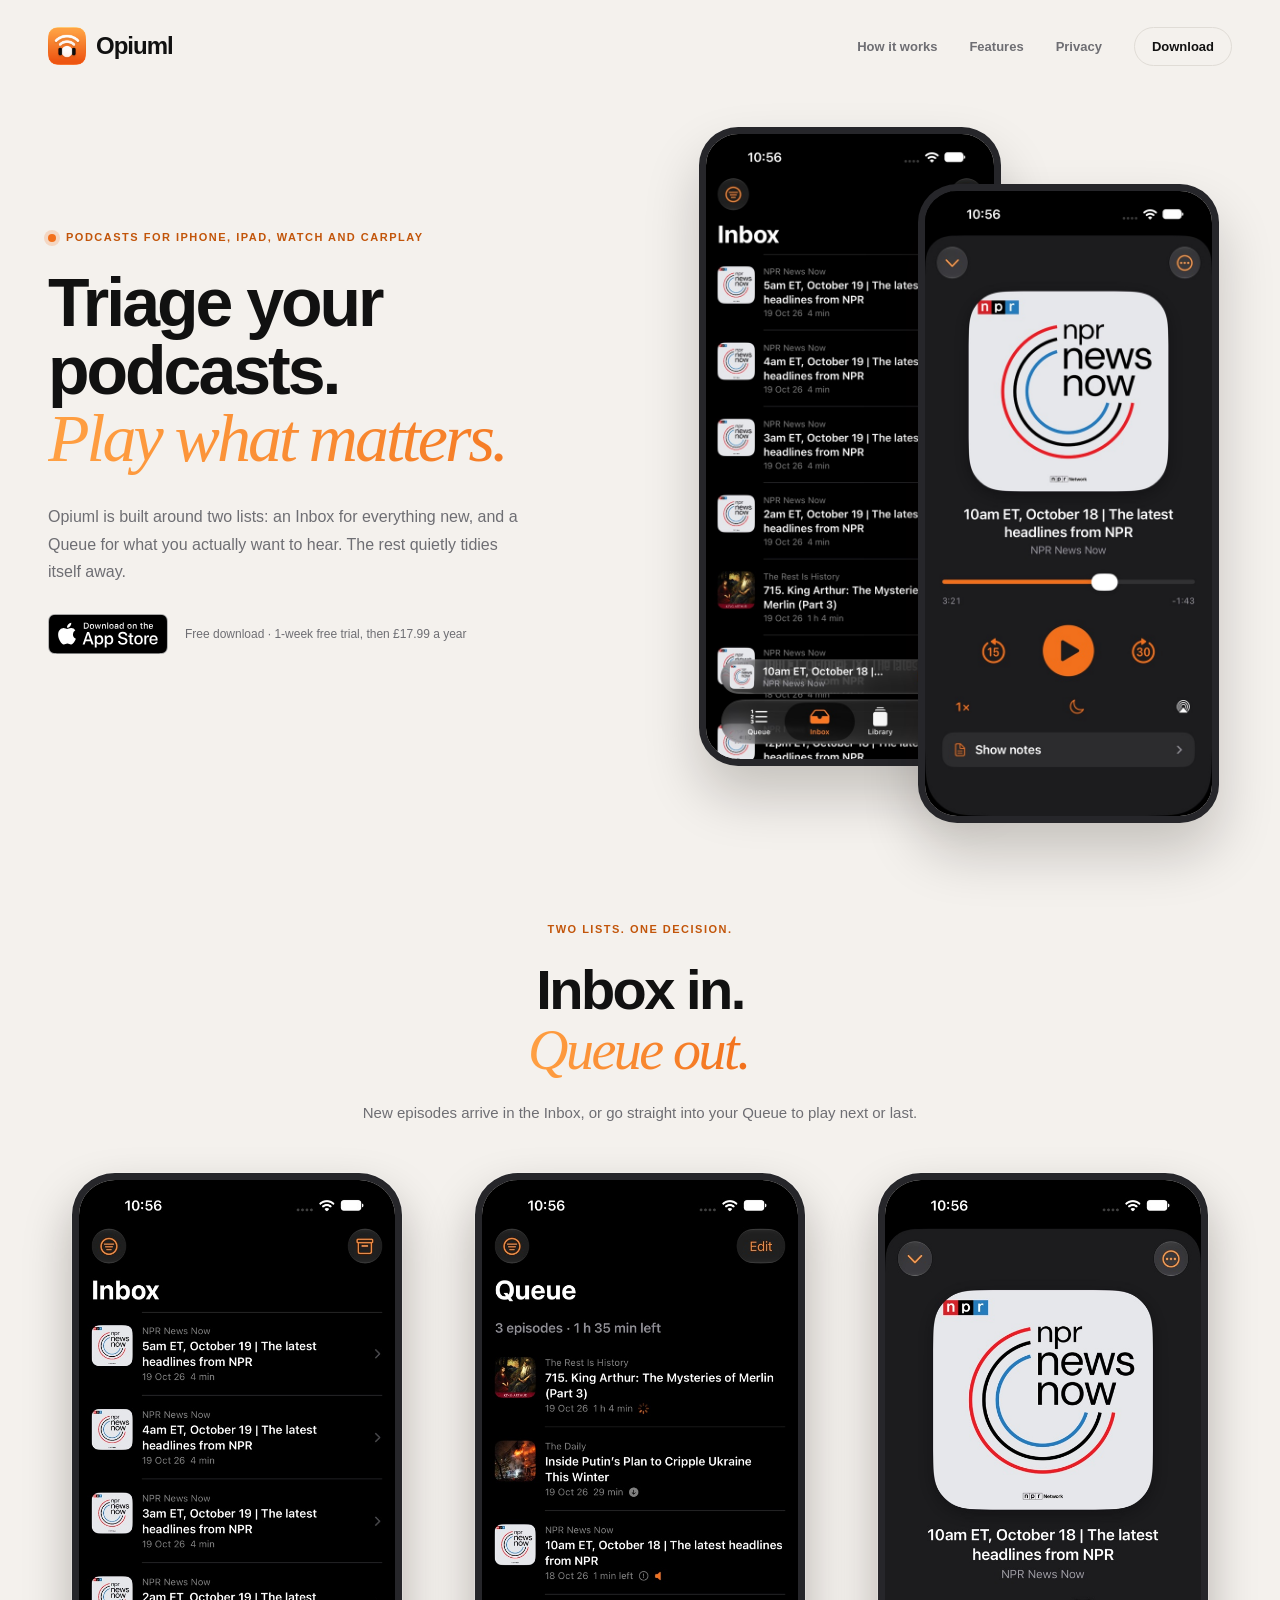
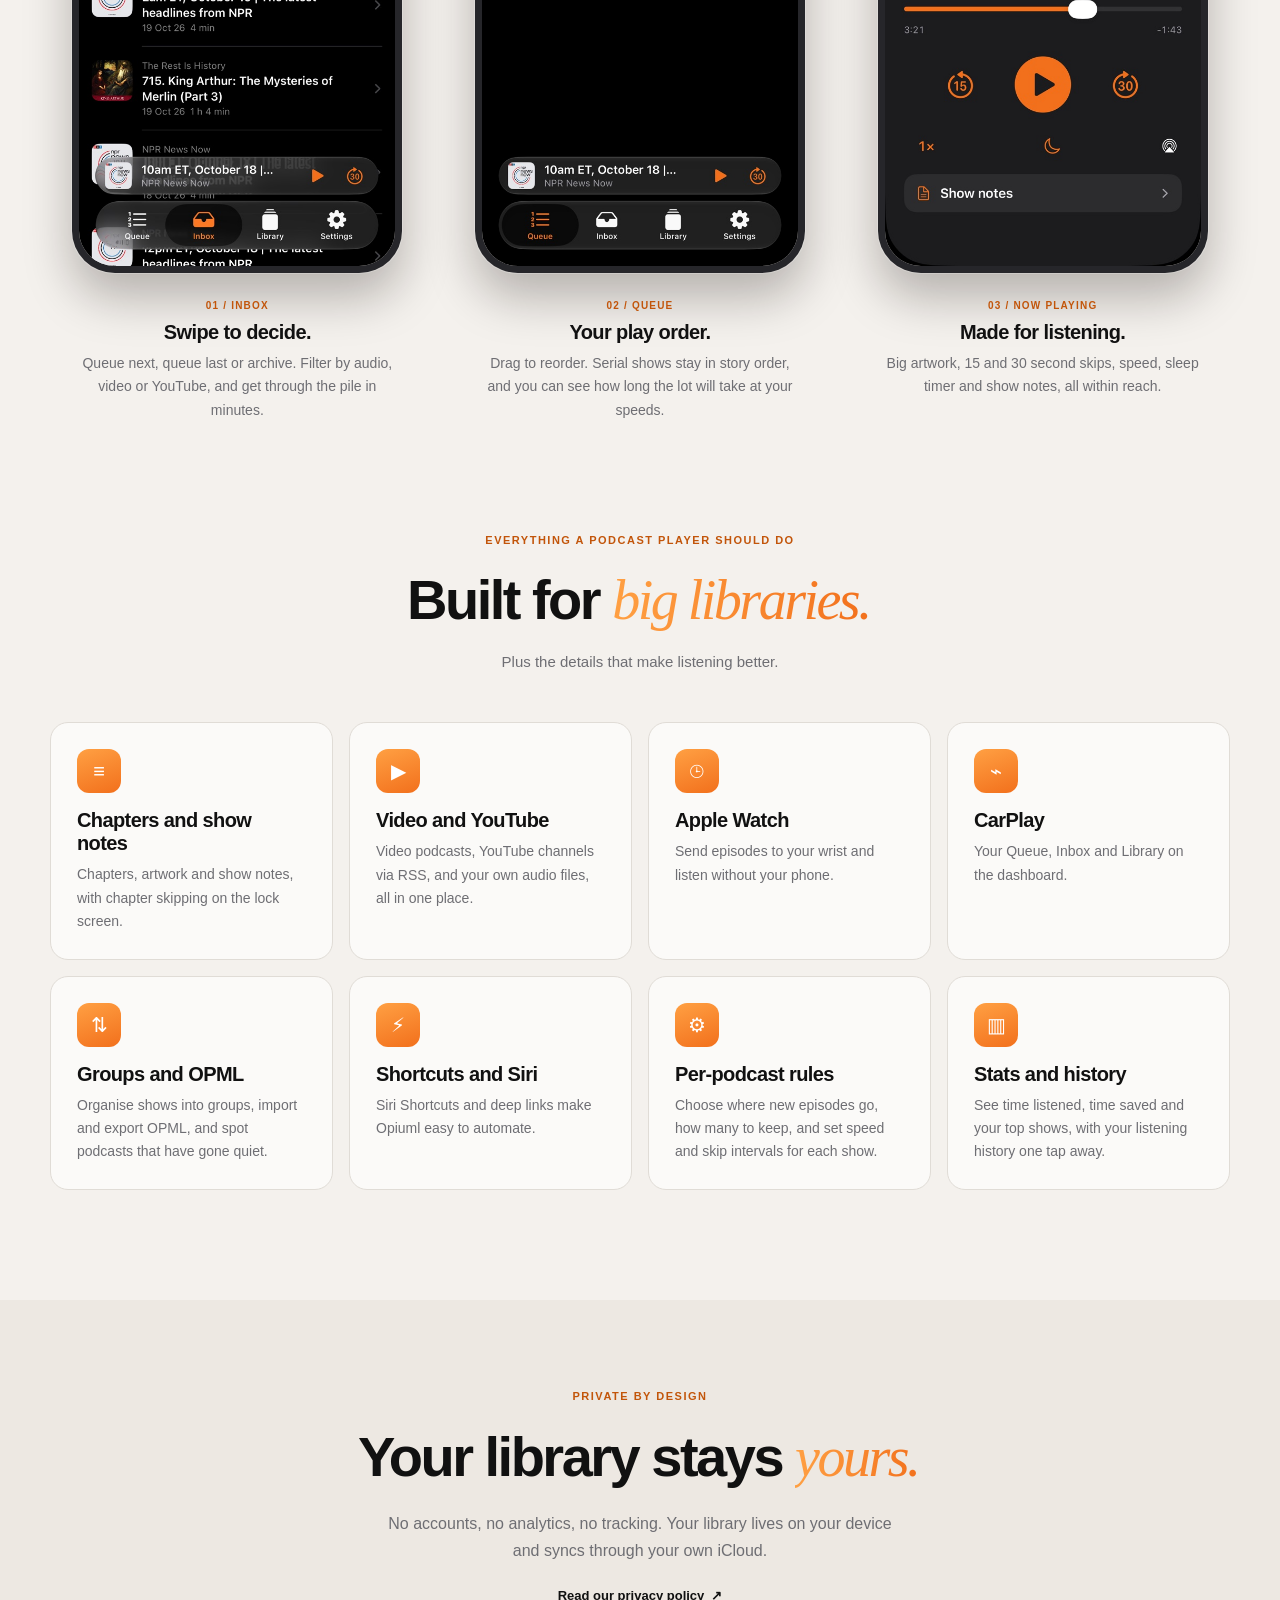
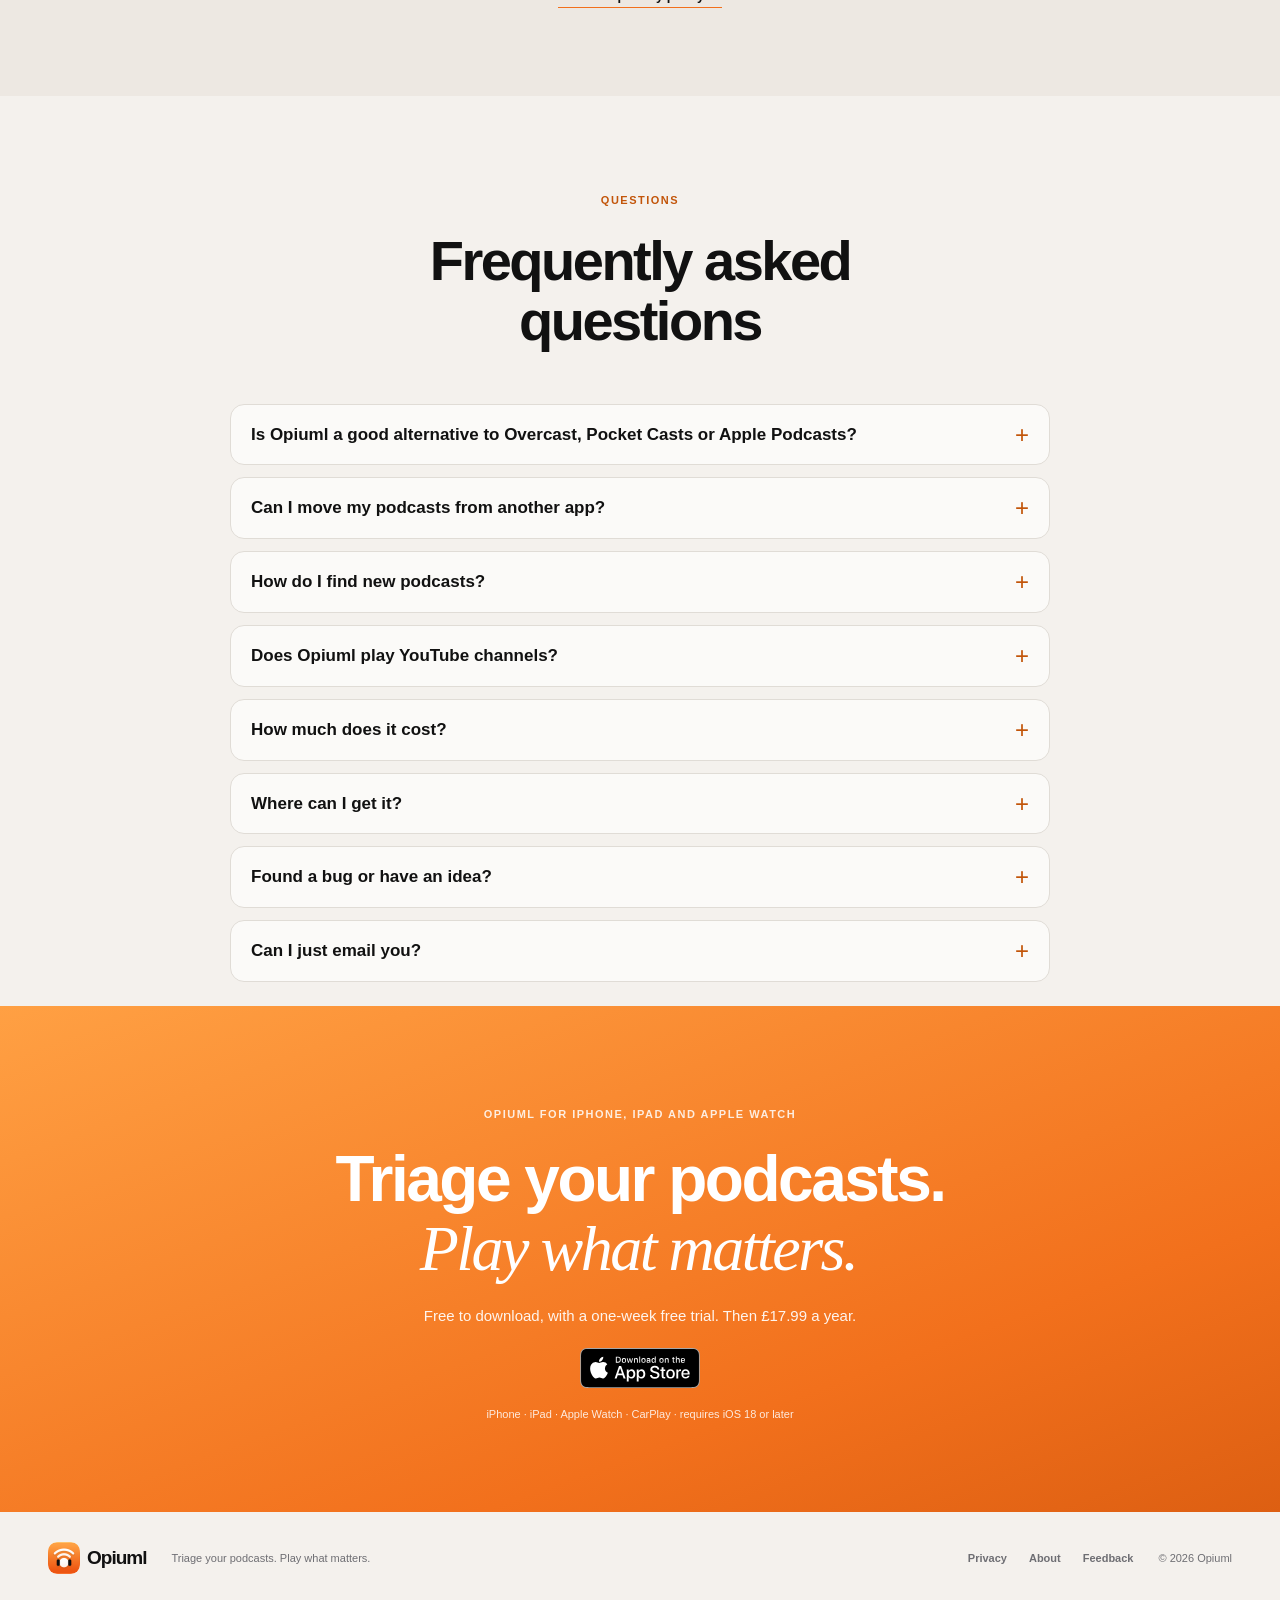
==== commit 57f58e9b: "feat: Feedback footer link and two feedback questions in the FAQ" ====
--- a/index.html
+++ b/index.html
@@ -154,6 +154,22 @@
                   "@type": "Answer",
                   "text": "Opiuml is available now on the App Store for iPhone, iPad, Apple Watch and CarPlay."
                 }
+              },
+              {
+                "@type": "Question",
+                "name": "Found a bug or have an idea?",
+                "acceptedAnswer": {
+                  "@type": "Answer",
+                  "text": "Tell me on GitHub: raise an issue at https://github.com/thechelsuk/uk.thechels.opiuml/issues/new/choose and choose the form for a bug, a feature request, a question or general feedback. You'll need a free GitHub account."
+                }
+              },
+              {
+                "@type": "Question",
+                "name": "Can I just email you?",
+                "acceptedAnswer": {
+                  "@type": "Answer",
+                  "text": "Yes. Email feedback@thechels.uk with Opiuml in the subject."
+                }
               }
             ]
           }
@@ -342,6 +358,14 @@
             <p>Opiuml is <a href="https://apps.apple.com/gb/app/opiuml-podcast-player/id6823693348">available now on the
                 App Store</a> for iPhone, iPad, Apple Watch and CarPlay.</p>
           </details>
+          <details class="faq-item">
+            <summary>Found a bug or have an idea?</summary>
+            <p>Tell me on GitHub: <a href="https://github.com/thechelsuk/uk.thechels.opiuml/issues/new/choose">raise an issue</a> and choose the form for a bug, a feature request, a question or general feedback. You'll need a free GitHub account.</p>
+          </details>
+          <details class="faq-item">
+            <summary>Can I just email you?</summary>
+            <p>Yes. Email <a href="mailto:feedback@thechels.uk?subject=Opiuml">feedback@thechels.uk</a> with Opiuml in the subject.</p>
+          </details>
         </div>
       </section>
 
@@ -365,6 +389,7 @@
       <div class="footer-links">
         <a href="https://thechels.uk/app/privacy">Privacy</a>
         <a href="https://thechels.uk/projects/opiuml">About</a>
+        <a href="https://github.com/thechelsuk/uk.thechels.opiuml/issues/new/choose">Feedback</a>
       </div>
       <span class="copyright">© 2026 Opiuml</span>
     </footer>
--- a/styles.css
+++ b/styles.css
@@ -664,3 +664,9 @@
   color: var(--faq-muted);
   line-height: 1.6;
 }
+
+.faq-item p a {
+  color: inherit;
+  text-decoration: underline;
+  text-underline-offset: 0.2em;
+}
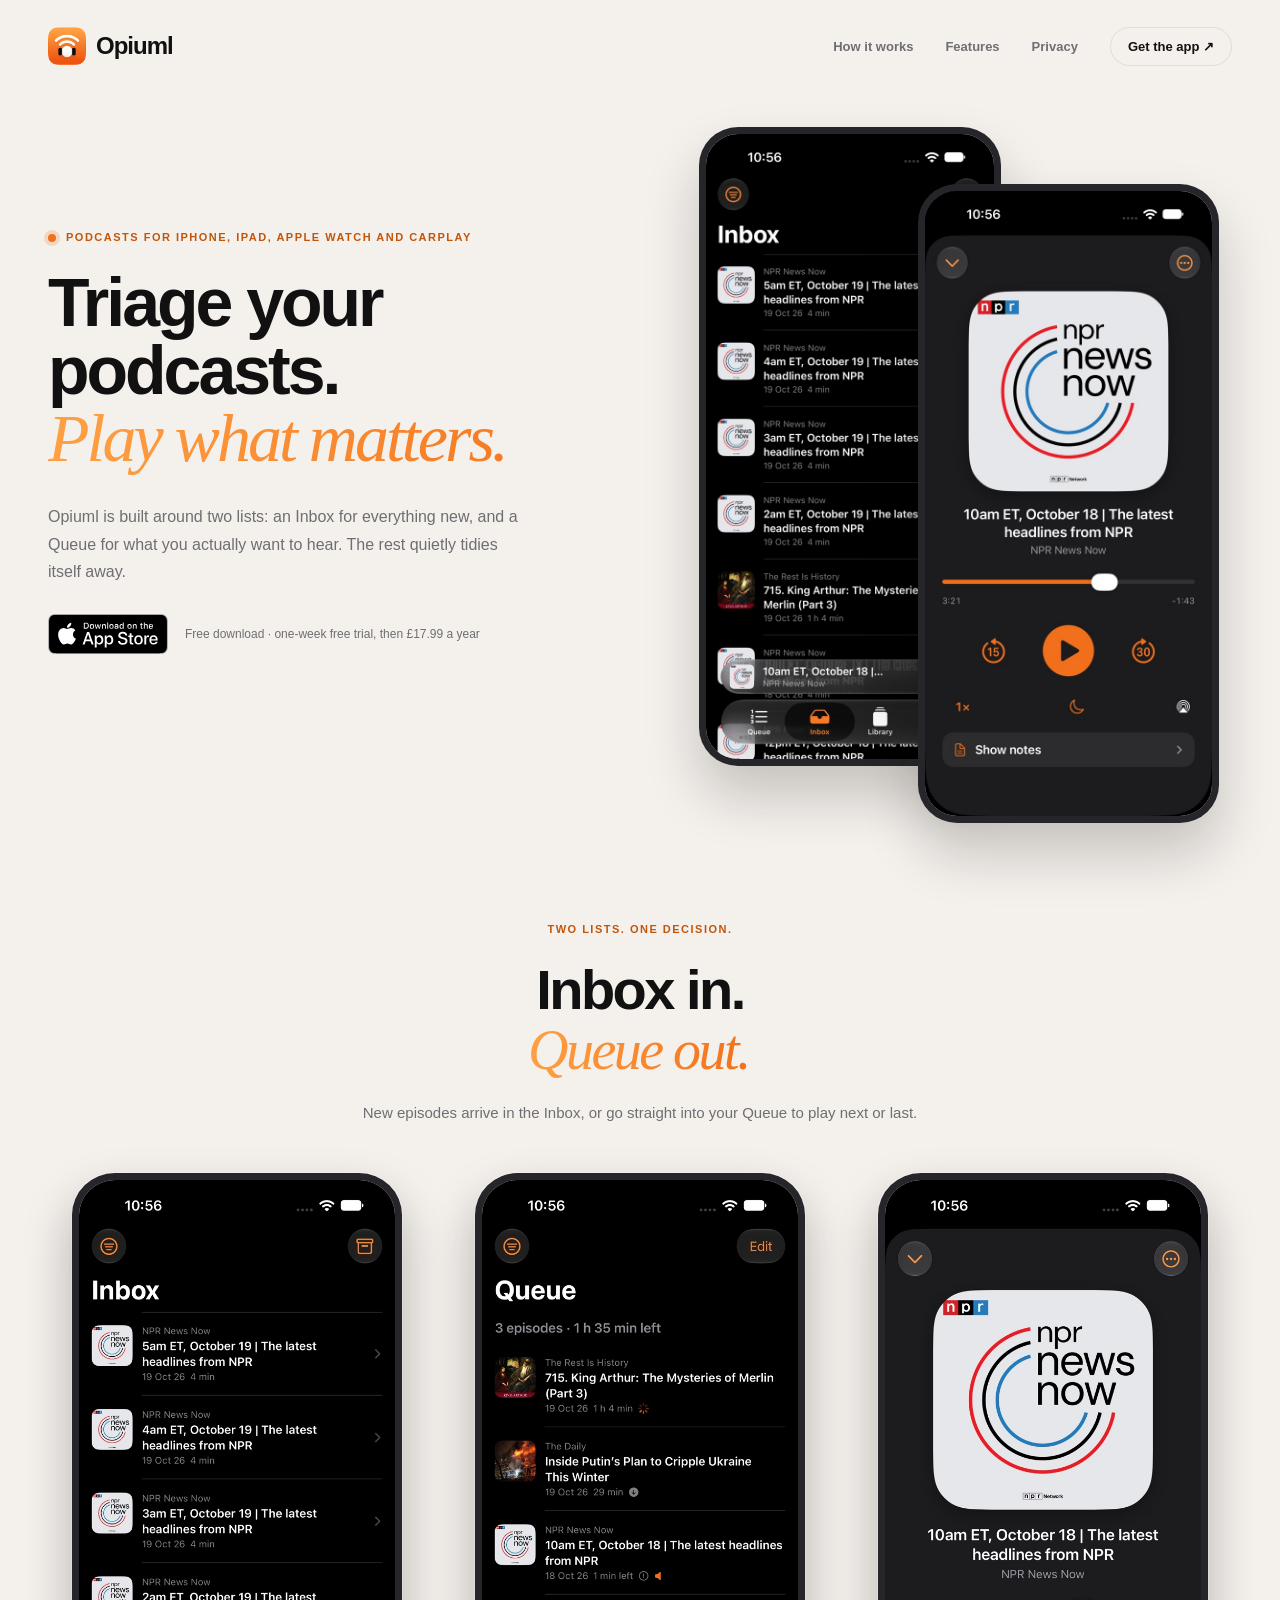
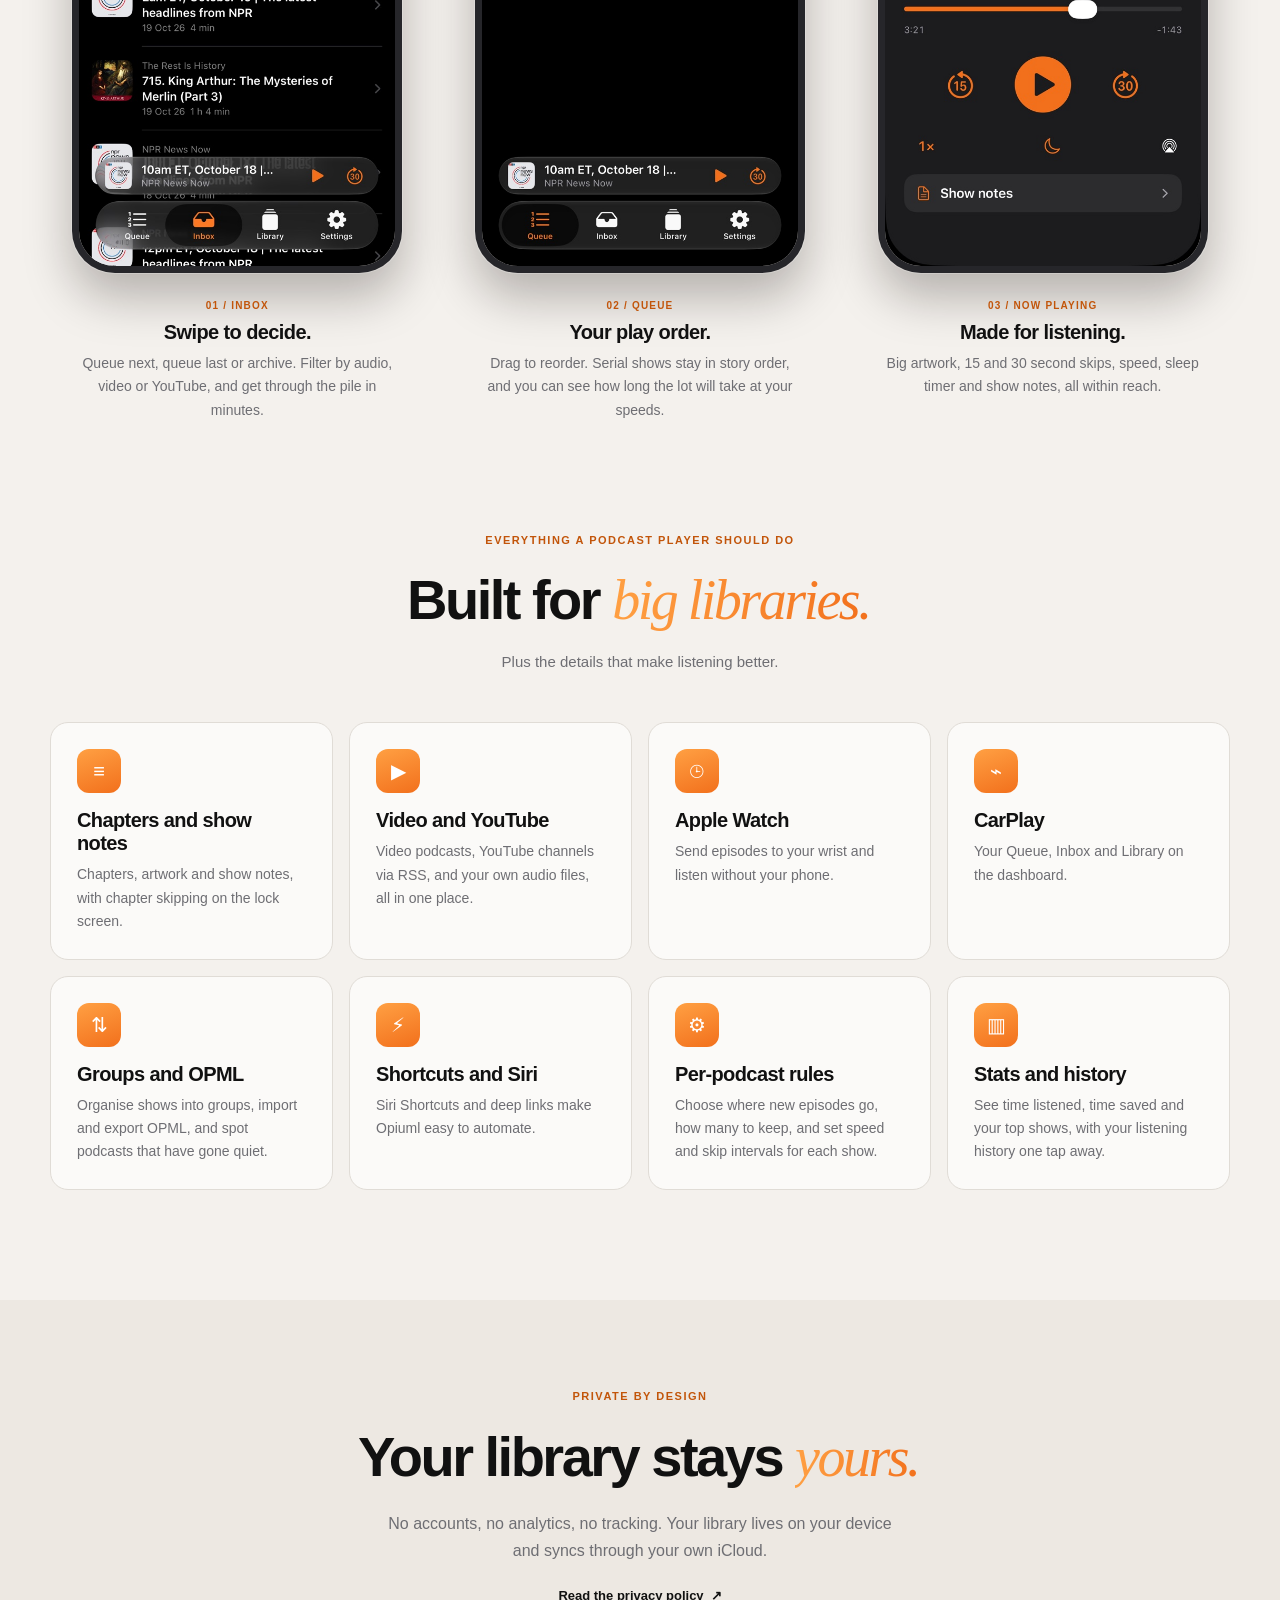
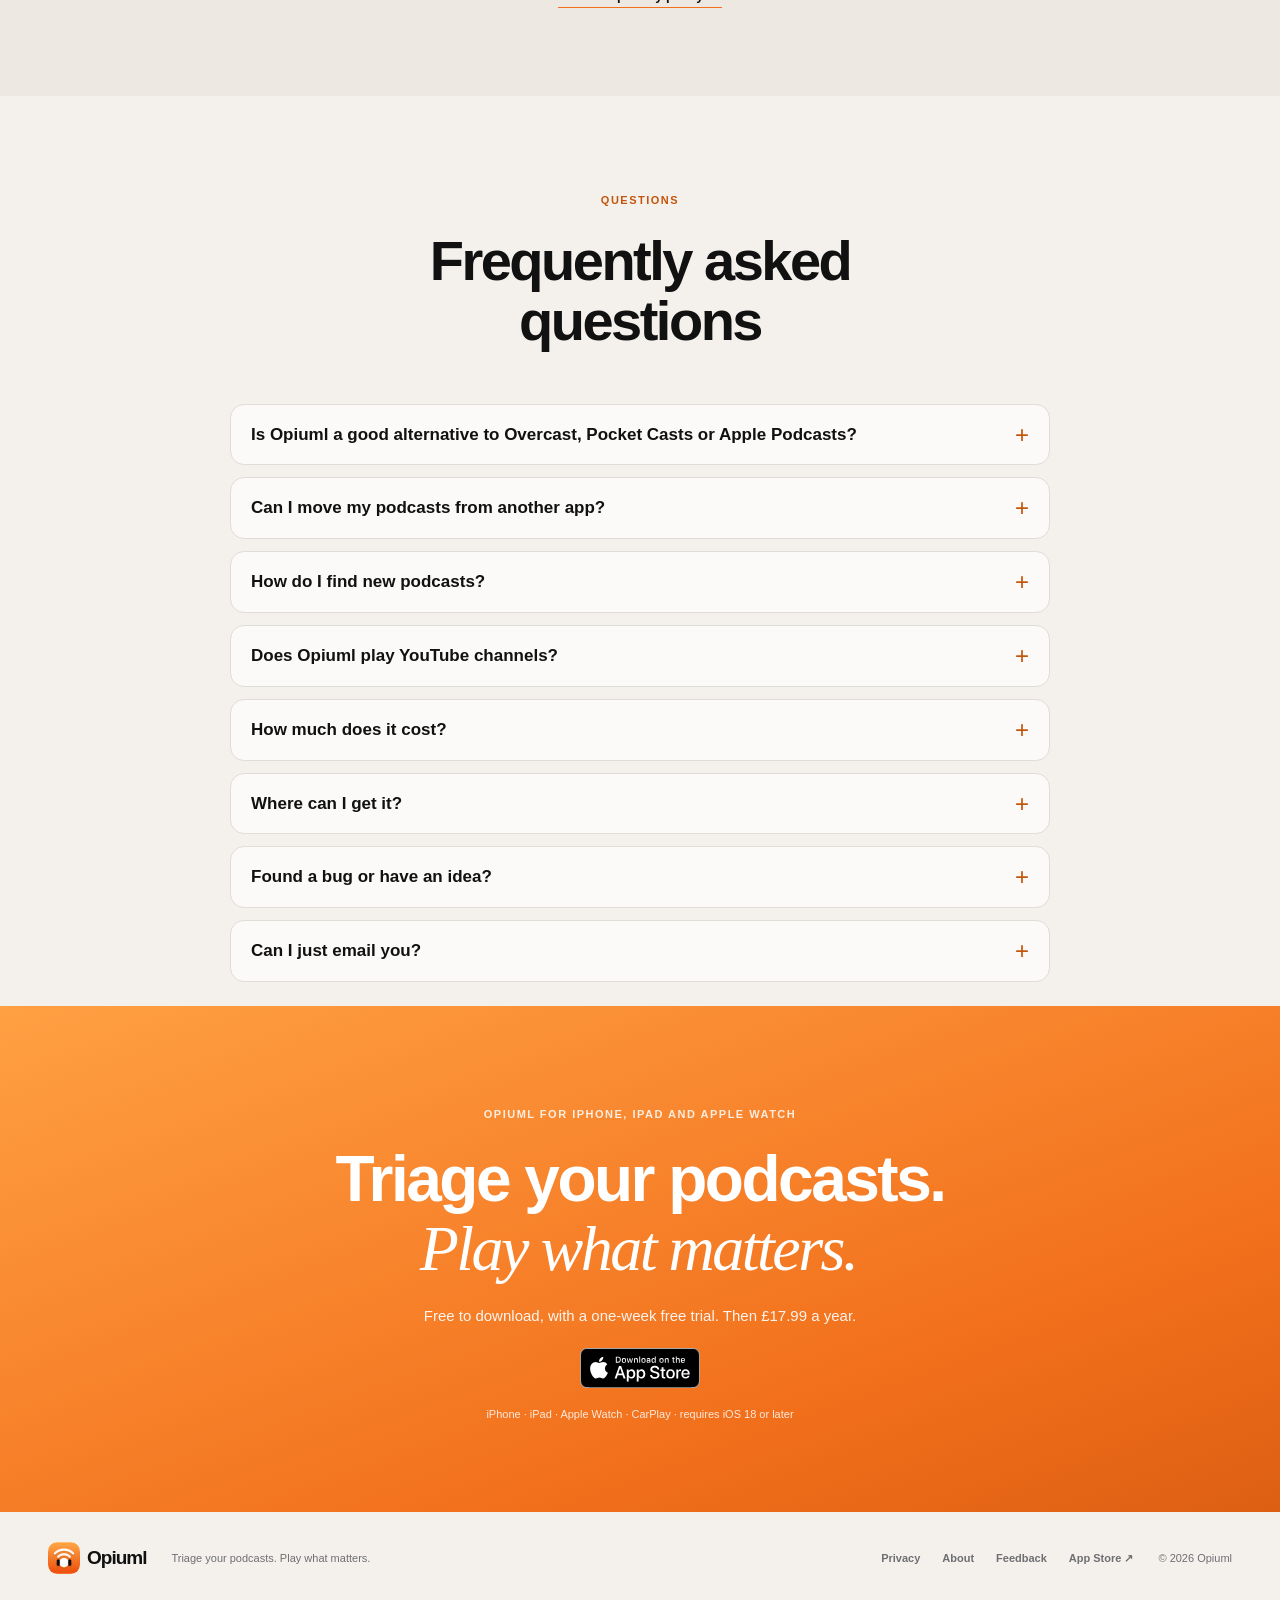
==== commit c5b9feee: "docs: Site copy in the house voice Speak to the reader as you, drop we and our, and tidy headings." ====
--- a/index.html
+++ b/index.html
@@ -189,14 +189,14 @@
         <a href="#how-it-works">How it works</a>
         <a href="#features">Features</a>
         <a href="https://thechels.uk/app/privacy">Privacy</a>
-        <a class="header-cta" href="https://apps.apple.com/gb/app/opiuml-podcast-player/id6823693348">Download</a>
+        <a class="header-cta" href="https://apps.apple.com/gb/app/opiuml-podcast-player/id6823693348">Get the app <span aria-hidden="true">↗</span></a>
       </nav>
     </header>
 
     <main id="top">
       <section class="hero" aria-labelledby="hero-title">
         <div class="hero-copy">
-          <p class="eyebrow"><span class="eyebrow-dot"></span> Podcasts for iPhone, iPad, Watch and CarPlay</p>
+          <p class="eyebrow"><span class="eyebrow-dot"></span> Podcasts for iPhone, iPad, Apple Watch and CarPlay</p>
           <h1 id="hero-title"><span class="hero-title-line">Triage your podcasts.</span><span
               class="headline-accent">Play what matters.</span></h1>
           <p class="hero-description">
@@ -207,7 +207,7 @@
             <a class="app-store-button" href="https://apps.apple.com/gb/app/opiuml-podcast-player/id6823693348">
               <img src="images/app-store-badge.svg" alt="Download on the App Store" width="120" height="40">
             </a>
-            <span class="hero-note">Free download · 1-week free trial, then £17.99 a year</span>
+            <span class="hero-note">Free download · one-week free trial, then £17.99 a year</span>
           </div>
         </div>
 
@@ -318,7 +318,7 @@
             <h2 id="privacy-title">Your library stays <span>yours.</span></h2>
             <p>No accounts, no analytics, no tracking. Your library lives on your device and syncs through your own
               iCloud.</p>
-            <a class="text-link" href="https://thechels.uk/app/privacy">Read our privacy policy <span
+            <a class="text-link" href="https://thechels.uk/app/privacy">Read the privacy policy <span
                 aria-hidden="true">↗</span></a>
           </div>
         </div>
@@ -390,6 +390,7 @@
         <a href="https://thechels.uk/app/privacy">Privacy</a>
         <a href="https://thechels.uk/projects/opiuml">About</a>
         <a href="https://github.com/thechelsuk/uk.thechels.opiuml/issues/new/choose">Feedback</a>
+        <a href="https://apps.apple.com/gb/app/opiuml-podcast-player/id6823693348">App Store ↗</a>
       </div>
       <span class="copyright">© 2026 Opiuml</span>
     </footer>
